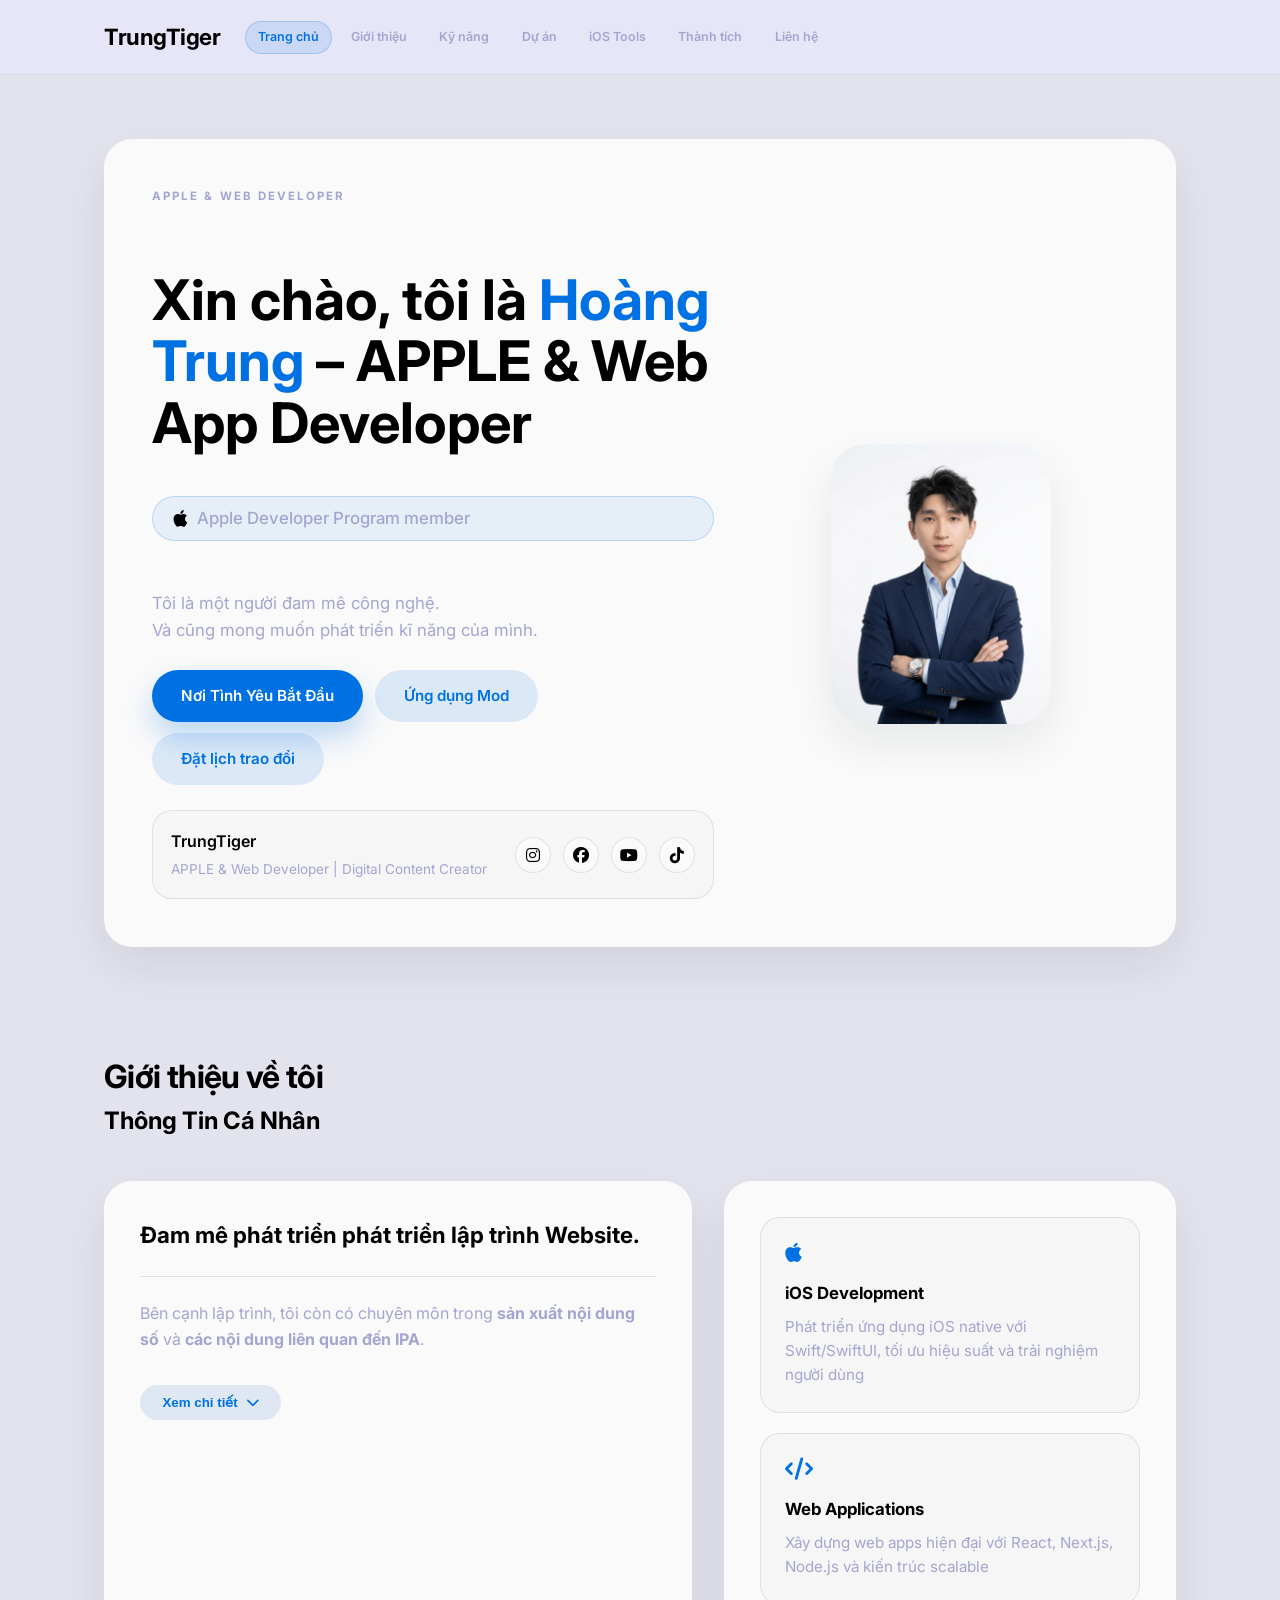
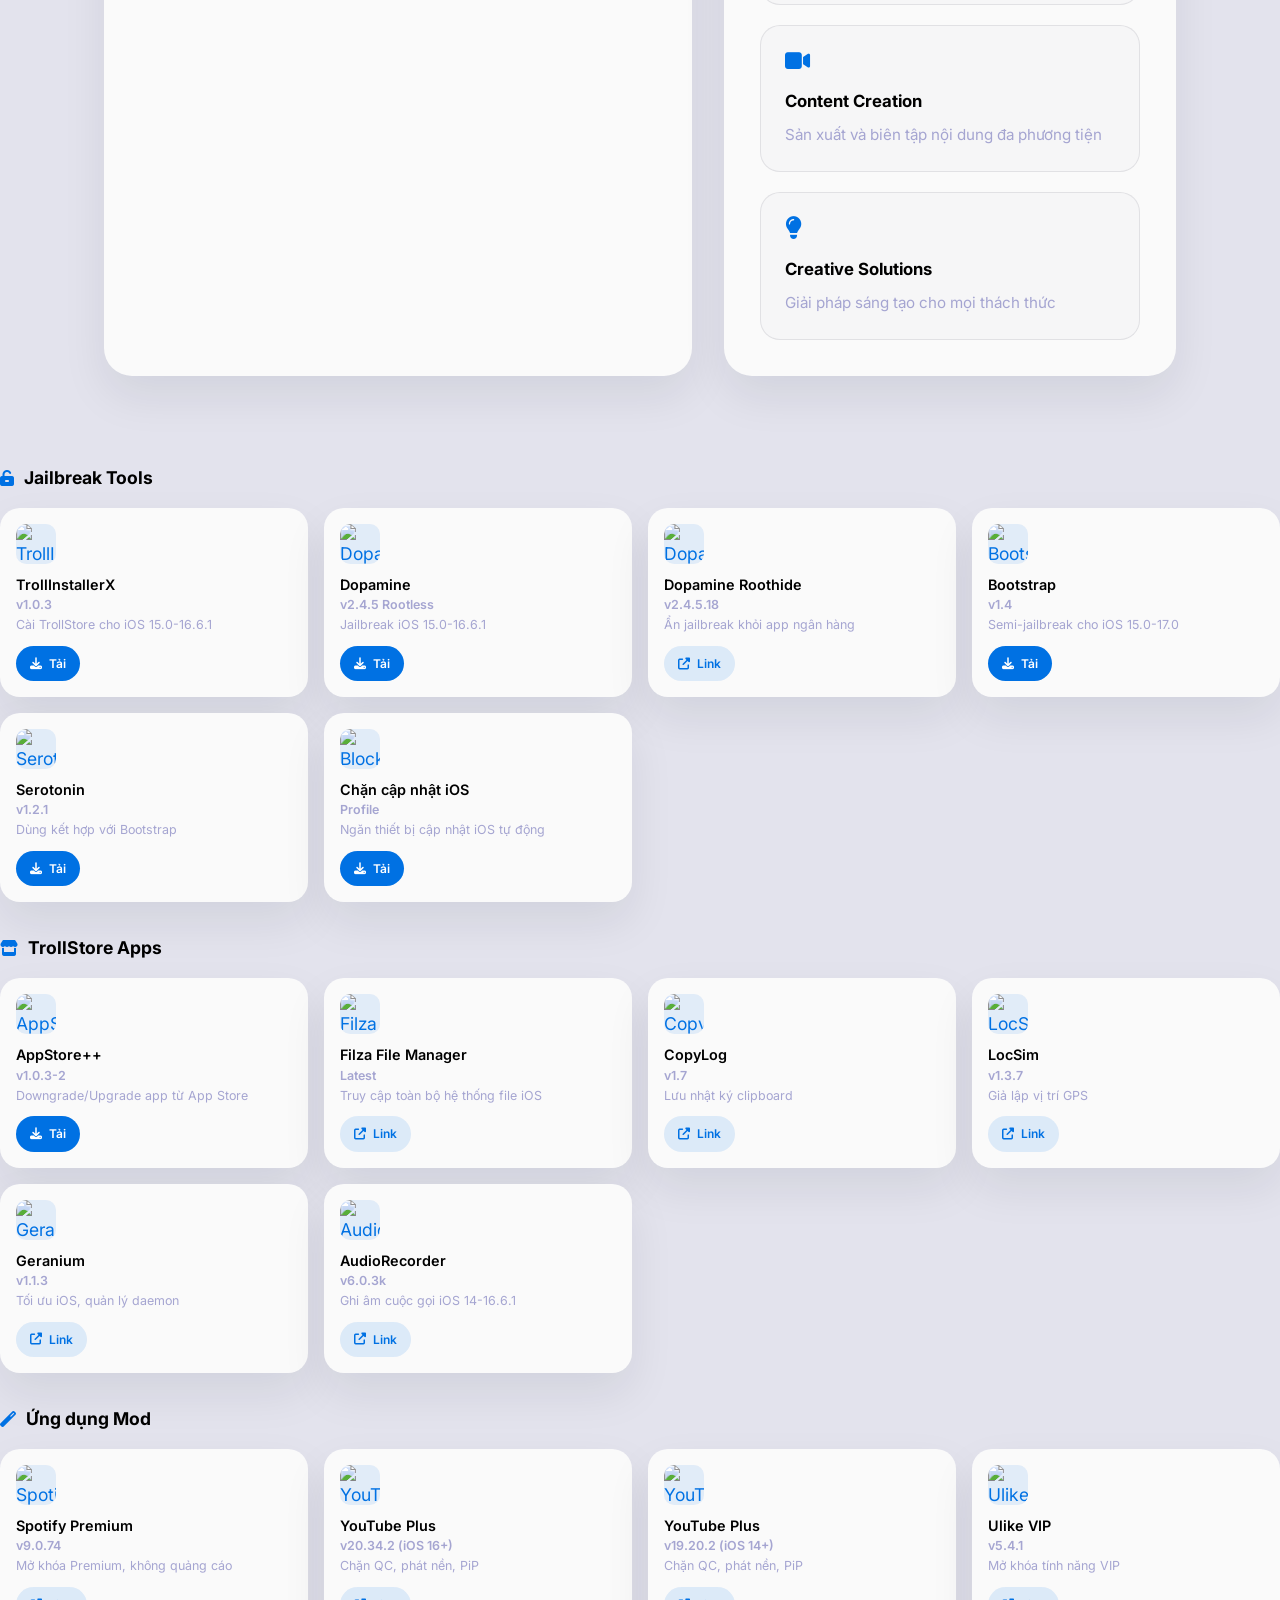
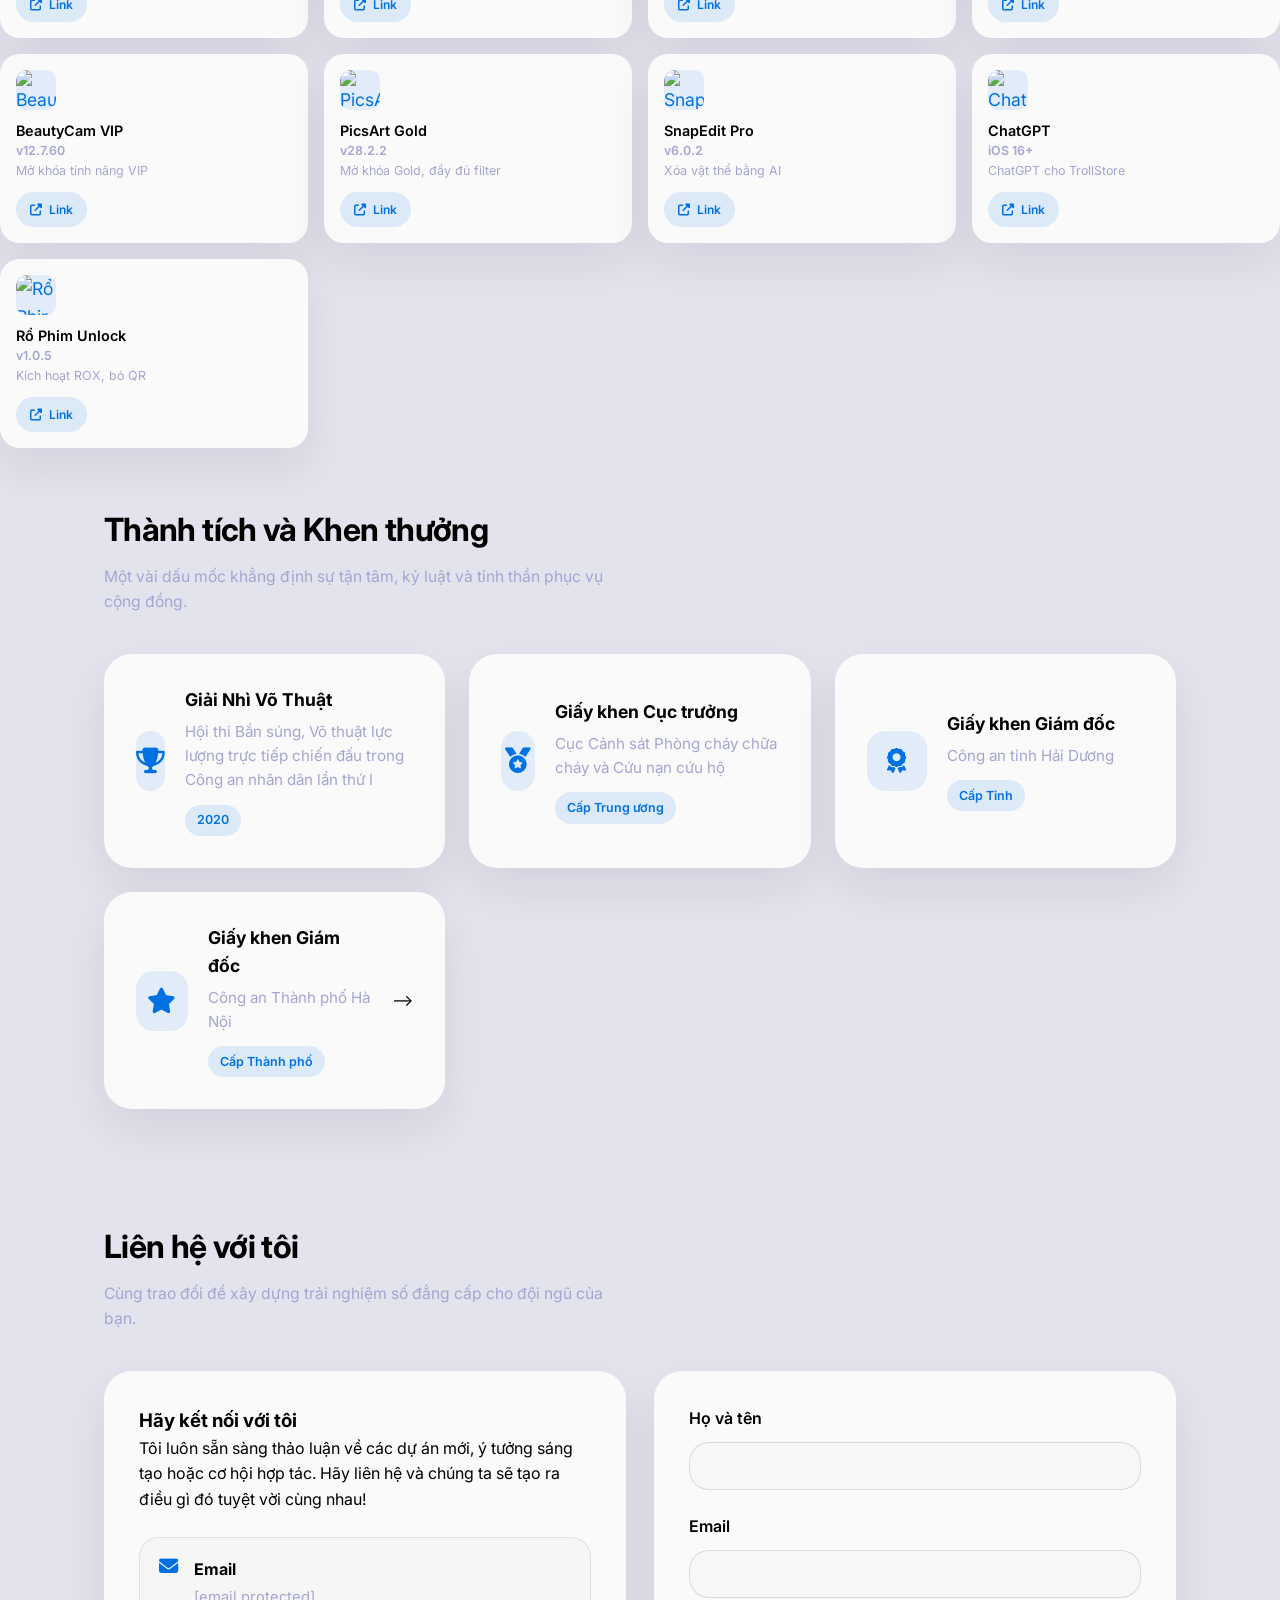
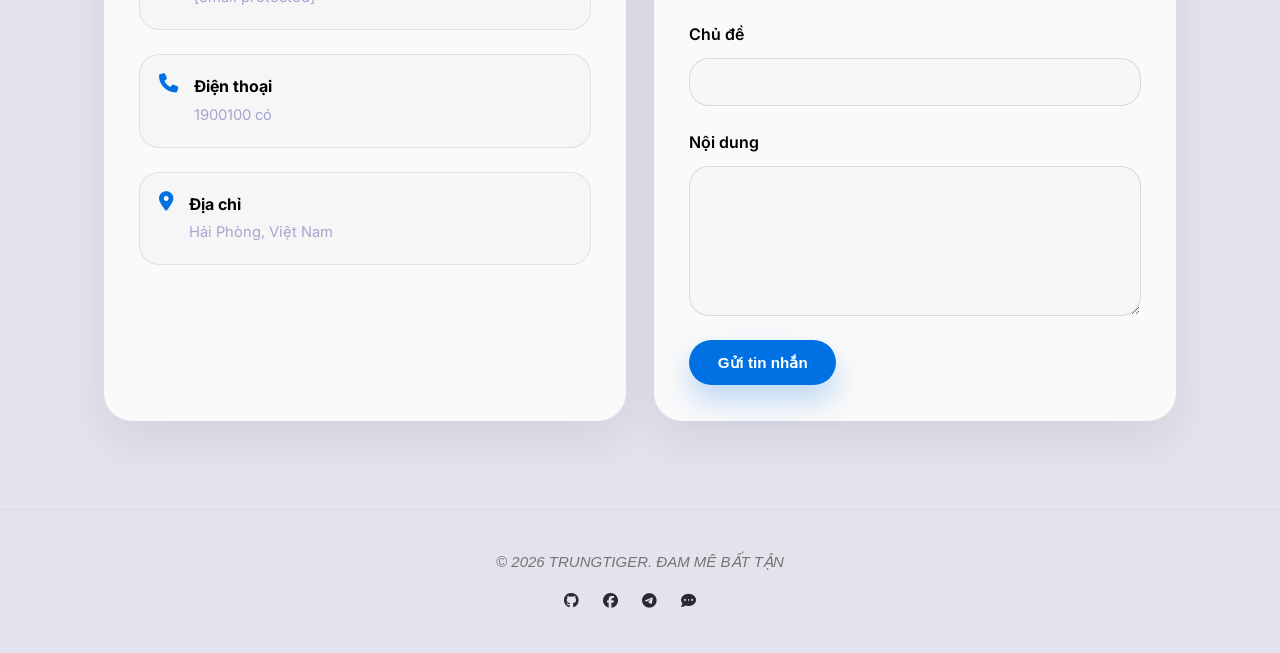
==== index.html @ 86324c3f "Add files via upload" ====
<!doctype html>
<html lang="vi">
  <head>
    <meta charset="UTF-8" />
    <meta
      name="viewport"
      content="width=device-width, initial-scale=1.0, maximum-scale=5.0, user-scalable=yes"
    />
    <meta name="theme-color" content="#6366f1" />
    <meta name="apple-mobile-web-app-capable" content="yes" />
    <meta
      name="apple-mobile-web-app-status-bar-style"
      content="black-translucent"/>

    <!-- SEO Meta Tags -->
    <title>Hoàng Trung</title>
    <meta
      name="description"
      content="iOS & Web App Developer, Apple Developer Program member. Chuyên phát triển ứng dụng iOS native (Swift/SwiftUI) và web applications hiện đại."
    />
    <meta
      name="keywords"
      content="iOS Developer, Web Developer, Swift, SwiftUI, React, Node.js, Apple Developer, HaiNinh, NihDev0"
    />
    <meta name="author" content="Nguyen Hai Ninh" />

    <!-- Open Graph / Facebook -->
    <meta property="og:type" content="website" />
    <meta property="og:url" content="https://haininh.dev/" />
    <meta property="og:title" content="Trung- iOS & Web Developer" />
    <meta
      property="og:description"
      content="iOS & Web App Developer, Apple Developer Program member. Chuyên phát triển ứng dụng iOS native (Swift/SwiftUI) và web applications hiện đại."
    />
    <meta property="og:image" content="https://haininh.dev/anh.jpg" />

    <!-- Twitter -->
    <meta property="twitter:card" content="summary_large_image" />
    <meta property="twitter:url" content="https://haininh.dev/" />
    <meta property="twitter:title" content="HaiNinh - iOS & Web Developer" />
    <meta
      property="twitter:description"
      content="iOS & Web App Developer, Apple Developer Program member. Chuyên phát triển ứng dụng iOS native (Swift/SwiftUI) và web applications hiện đại."
    />
    <meta property="twitter:image" content="https://haininh.dev/anh.jpg" />
    <link
      href="https://fonts.googleapis.com/css2?family=Inter:wght@300;400;500;600;700;800&display=swap"
      rel="stylesheet"
    />
    <link
      rel="stylesheet"
      href="https://cdnjs.cloudflare.com/ajax/libs/font-awesome/6.4.0/css/all.min.css"
    />
    <link rel="stylesheet" href="./style.css" />
    <link rel="icon" type="image/x-icon" href="https://cdn-icons-png.flaticon.com/128/8089/8089999.png">
  </head>
  <body>
   
<!-- Navigation -->
<nav id="navbar" class="app-header">
    <div class="nav-container scroll-reveal">
        <div class="nav-top">
            <div class="logo">TrungTiger</div>
            <ul class="platform-tabs">
                <li><a href="#home" class="active">Trang chủ</a></li>
                <li><a href="#about">Giới thiệu</a></li>
                <li><a href="#skills">Kỹ năng</a></li>
                <li><a href="#projects">Dự án</a></li>
                <li><a href="#ios-tools">iOS Tools</a></li>
                <li><a href="#achievements">Thành tích</a></li>
                <li><a href="#contact">Liên hệ</a></li>
            </ul>
            
           <div class="mobile-menu" id="mobile-menu">
                <span></span>
                <span></span>
                <span></span>
            </div>
        </div>
    </div>
</nav>

<!-- Mobile Menu Modal (Outside navbar for proper z-index stacking) -->
<div class="nav-bottom" id="navMenu">
    <ul class="nav-links scroll-reveal">
        <li><a href="#home" class="active">Trang chủ</a></li>
        <li><a href="#about">Giới thiệu</a></li>
        <li><a href="#skills">Kỹ năng</a></li>
        <li><a href="#projects">Dự án</a></li>
        <li><a href="#ios-tools">iOS Tools</a></li>
        <li><a href="#achievements">Thành tích</a></li>
        <li><a href="#contact">Liên hệ</a></li>
    </ul>
</div>

    <!-- Hero Section -->
    <section id="home" class="hero scroll-reveal" >
      <div class="container">
        <div class="hero-card">
          <!-- Label moved outside for better mobile layout control -->
          <span class="hero-label">APPLE & WEB DEVELOPER</span>

          <div class="hero-content">
            <h1>
              Xin chào, tôi là <span class="highlight">Hoàng Trung</span> –
              APPLE & Web App Developer
            </h1>
            <p class="hero-subtitle">
              <svg
                class="apple-icon"
                xmlns="http://www.w3.org/2000/svg"
                viewBox="0 0 814 1000"
                fill="currentColor"
              >
                <path
                  d="M788.1 340.9c-5.8 4.5-108.2 62.2-108.2 190.5 0 148.4 130.3 200.9 134.2 202.2-.6 3.2-20.7 71.9-68.7 141.9-42.8 61.6-87.5 123.1-155.5 123.1s-85.5-39.5-164-39.5c-76.5 0-103.7 40.8-165.9 40.8s-105.6-57-155.5-127C46.7 790.7 0 663 0 541.8c0-194.4 126.4-297.5 250.8-297.5 66.1 0 121.2 43.4 162.7 43.4 39.5 0 101.1-46 176.3-46 28.5 0 130.9 2.6 198.3 99.2zm-234-181.5c31.1-36.9 53.1-88.1 53.1-139.3 0-7.1-.6-14.3-1.9-20.1-50.6 1.9-110.8 33.7-147.1 75.8-28.5 32.4-55.1 83.6-55.1 135.5 0 7.8 1.3 15.6 1.9 18.1 3.2.6 8.4 1.3 13.6 1.3 45.4 0 102.5-30.4 135.5-71.3z"
                />
              </svg>
              Apple Developer Program member
            </p>
            <p>
              Tôi là một người đam mê công nghệ.<br />Và cũng mong muốn phát
              triển kĩ năng của mình.
            </p>
            <div class="hero-buttons">
              <a href="/TrinhlamOanh.html" class="btn btn-primary">Nơi Tình Yêu Bắt Đầu</a>
              <a href="/ipa.html" class="btn btn-secondary">Ứng dụng Mod</a>
              <a href="#contact" class="btn btn-secondary">Đặt lịch trao đổi</a>
            </div>
            <div class="hero-meta">
              <div class="hero-meta-info">
                <div class="meta-title">TrungTiger</div>
                <div class="meta-subtitle">
                  APPLE & Web Developer | Digital Content Creator
                </div>
              </div>
              <div class="social-links">
                <a
                  href="https://www.instagram.com/hoangtrung3574"
                  target="_blank"
                  aria-label="instagram"
                  ><i class="fab fa-instagram"></i
                ></a>
                <a
                  href="https://www.facebook.com/conixx1.Trung/"
                  target="_blank"
                  aria-label="Facebook"
                  ><i class="fab fa-facebook"></i
                ></a>
                <a
                  href="https://www.youtube.com/@Lienquanmobile736"
                  target="_blank"
                  aria-label="Telegram"
                  ><i class="fab fa-youtube"></i
                ></a>
                <a
                  href="https://www.tiktok.com/@trungguitarist"
                  target="_blank"
                  aria-label="tiktok"
                  ><i class="fab fa-tiktok"></i
                ></a>
              </div>
            </div>
          </div>
          <div class="hero-image">
            <div class="hero-avatar">
              <img src="img/a6.PNG" alt="Hoàng Đăng Trung" width="220" />
            </div>
          </div>
        </div>
      </div>
    </section>

    <!-- About Section -->
    <section id="about" class="about scroll-reveal">
      <div class="container">
        <h2 class="section-title fade-in visible">Giới thiệu về tôi</h2>
        <div class="profile-info-container">
          <h2 style="color: #000000" class="profile-title">
            Thông Tin Cá Nhân
          </h2>

          <!-- <div class="info-item">
            <span style="color: #796a6a" class="info-label"> Họ tên:</span>
            <span class="info-value">Nguyễn Văn A</span>
          </div>

          <div class="info-item">
            <span style="color: #766a6a" class="info-label"> Quê Quán:</span>
            <span class="info-value">Hải Phòng, Việt Nam</span>
          </div>

          <div class="info-item">
            <span style="color: #7d7070" class="info-label"> Sinh Ngày:</span>
            <span class="info-value">01/01/00</span>
          </div>

          <div class="info-item">
            <span style="color: #796f6f" class="info-label"> Sở Thích:</span>
            <span class="info-value"> Tìm Phú Bà</span>
          </div>
        </div> -->

        <!-- <p class="section-subtitle fade-in">
          iOS & Web App Developer kết hợp tư duy thiết kế sản phẩm với kinh
          nghiệm phát triển ứng dụng đa nền tảng và sáng tạo nội dung số.
        </p> -->
        <div class="about-content">
          <div class="about-text fade-in visible">
            <h3>Đam mê phát triển phát triển lập trình Website.</h3>
            <!-- <p>
              Tôi là iOS & Web App Developer với hơn 3 năm kinh nghiệm, là thành
              viên của Apple Developer Program. Tôi chuyên phát triển ứng dụng
              iOS native (Swift/SwiftUI) và web applications hiện đại với React,
              Node.js và các công nghệ tiên tiến.
            </p>
            <p>
              Tôi luôn tìm cách học hỏi những công nghệ mới và áp dụng chúng vào
              các dự án thực tế để mang lại giá trị tốt nhất cho người dùng và
              doanh nghiệp.
            </p> -->

            <div class="expertise-summary">
              <p>
                Bên cạnh lập trình, tôi còn có chuyên môn trong
                <strong>sản xuất nội dung số</strong> và
                <strong>các nội dung liên quan đến IPA</strong>.
              </p>
             <!-- Thêm id="btnExpand" vào nút bấm -->
<button class="btn-expand expand" id="btnExpand">
  <span>Xem chi tiết</span>
  <i class="fas fa-chevron-down" id="iconExpand"></i>
</button>
    
            </div>

            <div class="expertise-details" id="expertiseDetails">
              <div class="expertise-item"></di>

              
                <h4><i class="fas fa-video"></i> Content Creator & Editor</h4>
                <p>
                  Có kinh nghiệm chuyên môn trong lĩnh vực sản xuất và biên tập
                  nội dung số. Thành thạo kỹ năng nhiếp ảnh, quay phim, dựng
                  phim và hậu kỳ video. Có khả năng xử lý và chỉnh sửa hình ảnh
                  chuyên nghiệp, đảm bảo chất lượng và tính thẩm mỹ cao cho các
                  sản phẩm truyền thông đa phương tiện. Đặc biệt, sở trường
                  trong việc sáng tạo và xây dựng nội dung giải trí, phù hợp với
                  đa dạng nền tảng xã hội, đáp ứng nhu cầu thị hiếu của người
                  xem.
                </p>
              </div>

              <div class="expertise-item">
                <h4>
                  <i class="fas fa-shield-alt"></i> Kỹ năng Nghiệp vụ An ninh và
                  Cứu hộ
                </h4>
                <p>
                  <!-- Được đào tạo chuyên sâu và chính quy trong lực lượng Công an
                  Nhân dân về nghiệp vụ điều lệnh, quân sự, võ thuật, bắn súng,
                  và tác phong chấp hành nghiêm chỉnh. Có kinh nghiệm làm việc
                  trong lĩnh vực Phòng cháy chữa cháy và Cứu nạn cứu hộ, có khả
                  năng sơ cứu ban đầu vận hành phương tiện chuyên dụng. -->
                </p>
              </div>
            </div>
          </div>
          <div class="about-features fade-in visible">
            <div class="feature-item">
              <i class="fab fa-apple"></i>
              <h4>iOS Development</h4>
              <p>
                Phát triển ứng dụng iOS native với Swift/SwiftUI, tối ưu hiệu
                suất và trải nghiệm người dùng
              </p>
            </div>
            <div class="feature-item">
              <i class="fas fa-code"></i>
              <h4>Web Applications</h4>
              <p>
                Xây dựng web apps hiện đại với React, Next.js, Node.js và kiến
                trúc scalable
              </p>
            </div>
            <div class="feature-item">
              <i class="fas fa-video"></i>
              <h4>Content Creation</h4>
              <p>Sản xuất và biên tập nội dung đa phương tiện</p>
            </div>
            <div class="feature-item">
              <i class="fas fa-lightbulb"></i>
              <h4>Creative Solutions</h4>
              <p>Giải pháp sáng tạo cho mọi thách thức</p>
            </div>
          </div>
        </div>
      </div>
    </section>

    <!-- Skills Section -->
    <!-- <section id="skills" class="skills scroll-reveal visible">
      <div class="container visible">
        <h2 class="section-title fade-in visible">Kỹ năng chuyên môn</h2>
        <p class="section-subtitle fade-in visible">
          Bộ kỹ năng đa dạng giúp tôi xây dựng sản phẩm số trọn vẹn từ ý tưởng
          đến vận hành.
        </p>
        <div class="skills-grid">
          <div class="skill-category fade-in visible">
            <h3>iOS Development</h3>
            <div class="skill-list">
              <span class="skill-tag">Swift</span>
              <span class="skill-tag">SwiftUI</span>
              <span class="skill-tag">UIKit</span>
              <span class="skill-tag">Xcode</span>
              <span class="skill-tag">Core Data</span>
              <span class="skill-tag">Combine</span>
              <span class="skill-tag">MVVM</span>
              <span class="skill-tag">iOS SDK</span>
            </div>
          </div>
          <div class="skill-category fade-in visible">
            <h3>Web Frontend</h3>
            <div class="skill-list">
              <span class="skill-tag">React</span>
              <span class="skill-tag">Next.js</span>
              <span class="skill-tag">TypeScript</span>
              <span class="skill-tag">JavaScript</span>
              <span class="skill-tag">Vue.js</span>
              <span class="skill-tag">HTML5</span>
              <span class="skill-tag">CSS3</span>
              <span class="skill-tag">Tailwind CSS</span>
              <span class="skill-tag">SASS</span>
            </div>
          </div>
          <div class="skill-category fade-in visible">
            <h3>Backend & API</h3>
            <div class="skill-list">
              <span class="skill-tag">Node.js</span>
              <span class="skill-tag">Express.js</span>
              <span class="skill-tag">REST API</span>
              <span class="skill-tag">GraphQL</span>
              <span class="skill-tag">PHP</span>
              <span class="skill-tag">Python</span>
              <span class="skill-tag">Laravel</span>
              <span class="skill-tag">Socket.io</span>
            </div>
          </div>
          <div class="skill-category fade-in visible">
            <h3>Database & Tools</h3>
            <div class="skill-list">
              <span class="skill-tag">MySQL</span>
              <span class="skill-tag">MongoDB</span>
              <span class="skill-tag">PostgreSQL</span>
              <span class="skill-tag">Git</span>
              <span class="skill-tag">Docker</span>
              <span class="skill-tag">AWS</span>
              <span class="skill-tag">Figma</span>
              <span class="skill-tag">Webpack</span>
            </div>
          </div>
          <div class="skill-category fade-in visible">
            <h3>Content Creation & Media</h3>
            <div class="skill-list">
              <span class="skill-tag">Nhiếp ảnh</span>
              <span class="skill-tag">Quay phim</span>
              <span class="skill-tag">Dựng phim</span>
              <span class="skill-tag">Hậu kỳ video</span>
              <span class="skill-tag">Chỉnh sửa ảnh</span>
              <span class="skill-tag">Adobe Premiere</span>
              <span class="skill-tag">Adobe Photoshop</span>
              <span class="skill-tag">Content Strategy</span>
              <span class="skill-tag">Social Media</span>
            </div>
          </div>
          <div class="skill-category fade-in visible">
            <h3>Professional Skills</h3>
            <div class="skill-list">
              <span class="skill-tag">Nghiệp vụ An ninh</span>
              <span class="skill-tag">Điều lệnh</span>
              <span class="skill-tag">Võ thuật</span>
              <span class="skill-tag">Bắn súng</span>
              <span class="skill-tag">PCCC</span>
              <span class="skill-tag">Cứu nạn cứu hộ</span>
              <span class="skill-tag">Sơ cứu</span>
              <span class="skill-tag">Vận hành thiết bị</span>
            </div>
          </div>
        </div>
      </div>
    </section>

    <!-- Projects Section 
    <section id="projects" class="projects scroll-reveal visible">
      <div class="container">
        <h2 class="section-title fade-in visible">Dự án nổi bật</h2>
        <p class="section-subtitle fade-in visible">
          Những sản phẩm tiêu biểu được tinh chỉnh với trải nghiệm người dùng
          cao cấp và hiệu suất tối ưu.
        </p>
        <div class="projects-grid">
          <div class="project-card fade-in visible">
            <div class="project-image">
              <i class="fas fa-shopping-cart"></i>
            </div>
            <div class="project-content">
              <h3>E-commerce Website</h3>
              <p>
                Platform thương mại điện tử hoàn chỉnh với tính năng thanh toán
                online, quản lý inventory và dashboard admin.
              </p>
              <div class="project-tech">
                <span class="tech-tag">React</span>
                <span class="tech-tag">Node.js</span>
                <span class="tech-tag">MongoDB</span>
                <span class="tech-tag">Stripe</span>
              </div>
              <div class="project-links">
                <a href="#" class="project-link">
                  <i class="fas fa-external-link-alt"></i>
                  Live Demo
                </a>
                <a href="#" class="project-link">
                  <i class="fab fa-github"></i>
                  GitHub
                </a>
              </div>
            </div>
          </div>

          <div class="project-card fade-in visible">
            <div class="project-image">
              <i class="fas fa-chart-line"></i>
            </div>
            <div class="project-content">
              <h3>Analytics Dashboard</h3>
              <p>
                Dashboard phân tích dữ liệu với biểu đồ interactive, real-time
                updates và export functionality.
              </p>
              <div class="project-tech">
                <span class="tech-tag">React</span>
                <span class="tech-tag">D3.js</span>
                <span class="tech-tag">Python</span>
                <span class="tech-tag">Flask</span>
              </div>
              <div class="project-links">
                <a href="#" class="project-link">
                  <i class="fas fa-external-link-alt"></i>
                  Live Demo
                </a>
                <a href="#" class="project-link">
                  <i class="fab fa-github"></i>
                  GitHub
                </a>
              </div>
            </div>
          </div>

          <div class="project-card fade-in visible">
            <div class="project-image">
              <i class="fas fa-tasks"></i>
            </div>
            <div class="project-content">
              <h3>Task Management App - Cá Nhân</h3>
              <p>
                Ứng dụng quản lý công việc cá nhân với tính năng to-do list,
                reminder, priority levels, và progress tracking. Giao diện đơn
                giản, dễ sử dụng cho người dùng cá nhân.
              </p>
              <div class="project-tech">
                <span class="tech-tag">React</span>
                <span class="tech-tag">TypeScript</span>
                <span class="tech-tag">Firebase</span>
                <span class="tech-tag">Tailwind CSS</span>
              </div>
              <div class="project-links">
                <a href="#" class="project-link">
                  <i class="fas fa-external-link-alt"></i>
                  Live Demo
                </a>
                <a href="#" class="project-link">
                  <i class="fab fa-github"></i>
                  GitHub
                </a>
              </div>
            </div>
          </div>

          <div class="project-card fade-in visible">
            <div class="project-image">
              <i class="fas fa-users-cog"></i>
            </div>
            <div class="project-content">
              <h3>Task Management App - Phòng Ban</h3>
              <p>
                Hệ thống quản lý công việc cho team với tính năng assign tasks,
                collaboration, real-time updates, và team dashboard. Hỗ trợ quản
                lý nhiều dự án và thành viên.
              </p>
              <div class="project-tech">
                <span class="tech-tag">React</span>
                <span class="tech-tag">Node.js</span>
                <span class="tech-tag">PostgreSQL</span>
                <span class="tech-tag">Socket.io</span>
              </div>
              <div class="project-links">
                <a href="#" class="project-link">
                  <i class="fas fa-external-link-alt"></i>
                  Live Demo
                </a>
                <a href="#" class="project-link">
                  <i class="fab fa-github"></i>
                  GitHub
                </a>
              </div>
            </div>
          </div>

          <div class="project-card fade-in visible">
            <div class="project-image">
              <i class="fas fa-images"></i>
            </div>
            <div class="project-content">
              <h3>Thư Viện Ảnh Công Ty</h3>
              <p>
                Hệ thống quản lý và lưu trữ ảnh cho doanh nghiệp với tính năng
                upload, categorize, search, và share. Hỗ trợ nhiều định dạng ảnh
                và quản lý quyền truy cập.
              </p>
              <div class="project-tech">
                <span class="tech-tag">Next.js</span>
                <span class="tech-tag">AWS S3</span>
                <span class="tech-tag">PostgreSQL</span>
                <span class="tech-tag">Sharp</span>
              </div>
              <div class="project-links">
                <a href="#" class="project-link">
                  <i class="fas fa-external-link-alt"></i>
                  Live Demo
                </a>
                <a href="#" class="project-link">
                  <i class="fab fa-github"></i>
                  GitHub
                </a>
              </div>
            </div>
          </div>

          <div class="project-card fade-in visible">
            <div class="project-image">
              <i class="fas fa-wallet"></i>
            </div>
            <div class="project-content">
              <h3>Quản Lý Chi Tiêu Cá Nhân</h3>
              <p>
                Ứng dụng theo dõi thu chi cá nhân với tính năng budget planning,
                expense tracking, financial reports, và data visualization. Giúp
                người dùng quản lý tài chính hiệu quả.
              </p>
              <div class="project-tech">
                <span class="tech-tag">React</span>
                <span class="tech-tag">Chart.js</span>
                <span class="tech-tag">Firebase</span>
                <span class="tech-tag">Material-UI</span>
              </div>
              <div class="project-links">
                <a href="#" class="project-link">
                  <i class="fas fa-external-link-alt"></i>
                  Live Demo
                </a>
                <a href="#" class="project-link">
                  <i class="fab fa-github"></i>
                  GitHub -->
                </a>
              </div>
            </div>
          </div>
        </div>
      </div>
    </section>

    <!-- iOS Tools Section -->
    <!-- iOS Tools Section -->
    <!-- <section id="ios-tools" class="ios-tools scroll-reveal">
      <div class="container">
        <h2 class="section-title fade-in ">iOS Tools & Apps</h2>
        <p class="section-subtitle fade-in visible">
          Bộ sưu tập công cụ và ứng dụng iOS hữu ích cho TrollStore và
          Jailbreak.
        </p>

        <!-- Jailbreak Tools -->
        <h3 class="ipa-category-title fade-in visible">
          <i class="fas fa-unlock-alt"></i> Jailbreak Tools
        </h3>
        <div class="ipa-grid">
          <div class="ipa-card fade-in visible visible">
            <div class="ipa-icon">
              <img src="ipa/icons/trollinstallerx.png" alt="TrollInstallerX" />
            </div>
            <div class="ipa-info">
              <h4>TrollInstallerX</h4>
              <p class="ipa-version">v1.0.3</p>
              <p>Cài TrollStore cho iOS 15.0-16.6.1</p>
            </div>
            <a href="ipa/TrollInstallerX.ipa" class="ipa-btn"
              ><i class="fas fa-download"></i> Tải</a
            >
          </div>

          <div class="ipa-card fade-in visible">
            <div class="ipa-icon">
              <img src="ipa/icons/dopamine.png" alt="Dopamine" />
            </div>
            <div class="ipa-info">
              <h4>Dopamine</h4>
              <p class="ipa-version">v2.4.5 Rootless</p>
              <p>Jailbreak iOS 15.0-16.6.1</p>
            </div>
            <a href="ipa/Dopamine.ipa" class="ipa-btn"
              ><i class="fas fa-download"></i> Tải</a
            >
          </div>

          <div class="ipa-card fade-in visible">
            <div class="ipa-icon">
              <img src="ipa/icons/dopamine-rh.png" alt="Dopamine Roothide" />
            </div>
            <div class="ipa-info visible">
              <h4>Dopamine Roothide</h4>
              <p class="ipa-version">v2.4.5.18</p>
              <p>Ẩn jailbreak khỏi app ngân hàng</p>
            </div>
            <a
              href="https://www.mediafire.com/file/c5vca2870rx23sn/roothide-Dopamine-mount-2.4.5.18.12052025.tipa/file"
              target="_blank"
              class="ipa-btn ipa-btn-external"
              ><i class="fas fa-external-link-alt"></i> Link</a
            >
          </div>

          <div class="ipa-card fade-in visible">
            <div class="ipa-icon">
              <img src="ipa/icons/bootstrap.png" alt="Bootstrap" />
            </div>
            <div class="ipa-info">
              <h4>Bootstrap</h4>
              <p class="ipa-version">v1.4</p>
              <p>Semi-jailbreak cho iOS 15.0-17.0</p>
            </div>
            <a href="ipa/Bootstrap.tipa" class="ipa-btn"
              ><i class="fas fa-download"></i> Tải</a
            >
          </div>

          <div class="ipa-card fade-in visible">
            <div class="ipa-icon">
              <img src="ipa/icons/serotonin.png" alt="Serotonin" />
            </div>
            <div class="ipa-info visible">
              <h4>Serotonin</h4>
              <p class="ipa-version">v1.2.1</p>
              <p>Dùng kết hợp với Bootstrap</p>
            </div>
            <a href="ipa/Serotonin.tipa" class="ipa-btn"
              ><i class="fas fa-download"></i> Tải</a
            >
          </div>

          <div class="ipa-card fade-in visible">
            <div class="ipa-icon">
              <img src="ipa/icons/block-update.png" alt="Block Update" />
            </div>
            <div class="ipa-info">
              <h4>Chặn cập nhật iOS</h4>
              <p class="ipa-version">Profile</p>
              <p>Ngăn thiết bị cập nhật iOS tự động</p>
            </div>
            <a href="ipa/block-update.mobileconfig" class="ipa-btn"
              ><i class="fas fa-download"></i> Tải</a
            >
          </div>
        </div>

        <!-- TrollStore Apps -->
        <h3 class="ipa-category-title fade-in visible">
          <i class="fas fa-store"></i> TrollStore Apps
        </h3>
        <div class="ipa-grid">
          <div class="ipa-card fade-in visible">
            <div class="ipa-icon">
              <img src="ipa/icons/appstoreplus.png" alt="AppStore++" />
            </div>
            <div class="ipa-info visible">
              <h4>AppStore++</h4>
              <p class="ipa-version">v1.0.3-2</p>
              <p>Downgrade/Upgrade app từ App Store</p>
            </div>
            <a href="ipa/AppStorePlus.ipa" class="ipa-btn"
              ><i class="fas fa-download"></i> Tải</a
            >
          </div>

          <div class="ipa-card fade-in visible">
            <div class="ipa-icon">
              <img src="ipa/icons/filza.png" alt="Filza" />
            </div>
            <div class="ipa-info">
              <h4>Filza File Manager</h4>
              <p class="ipa-version">Latest</p>
              <p>Truy cập toàn bộ hệ thống file iOS</p>
            </div>
            <a
              href="https://www.mediafire.com/file/ao47qdt86gmirdc/ChatGPT-1.0.ipa/file"
              target="_blank"
              class="ipa-btn ipa-btn-external"
              ><i class="fas fa-external-link-alt"></i> Link</a
            >
          </div>

          <div class="ipa-card fade-in visible">
            <div class="ipa-icon">
              <img src="ipa/icons/copylog.png" alt="CopyLog" />
            </div>
            <div class="ipa-info visible">
              <h4>CopyLog</h4>
              <p class="ipa-version">v1.7</p>
              <p>Lưu nhật ký clipboard</p>
            </div>
            <a
              href="https://www.mediafire.com/file/nwumxmujgxdw65p/Copylog.ipa/file"
              target="_blank"
              class="ipa-btn ipa-btn-external"
              ><i class="fas fa-external-link-alt"></i> Link</a
            >
          </div>

          <div class="ipa-card fade-in visible">
            <div class="ipa-icon">
              <img src="ipa/icons/locsim.png" alt="LocSim" />
            </div>
            <div class="ipa-info">
              <h4>LocSim</h4>
              <p class="ipa-version">v1.3.7</p>
              <p>Giả lập vị trí GPS</p>
            </div>
            <a
              href="https://www.mediafire.com/file/h9mogis6wc1bmp8/LocSim-1.3.7.ipa/file"
              target="_blank"
              class="ipa-btn ipa-btn-external"
              ><i class="fas fa-external-link-alt"></i> Link</a
            >
          </div>

          <div class="ipa-card fade-in visible">
            <div class="ipa-icon">
              <img src="ipa/icons/geranium.png" alt="Geranium" />
            </div>
            <div class="ipa-info">
              <h4>Geranium</h4>
              <p class="ipa-version">v1.1.3</p>
              <p>Tối ưu iOS, quản lý daemon</p>
            </div>
            <a
              href="https://www.mediafire.com/file/qdtuto9l9ubk930/Geranium.tipa/file"
              target="_blank"
              class="ipa-btn ipa-btn-external"
              ><i class="fas fa-external-link-alt"></i> Link</a
            >
          </div>

          <div class="ipa-card fade-in visible">
            <div class="ipa-icon">
              <img src="ipa/icons/audiorecorder.png" alt="AudioRecorder" />
            </div>
            <div class="ipa-info">
              <h4>AudioRecorder</h4>
              <p class="ipa-version">v6.0.3k</p>
              <p>Ghi âm cuộc gọi iOS 14-16.6.1</p>
            </div>
            <a
              href="https://www.mediafire.com/file/ao47qdt86gmirdc/ChatGPT-1.0.ipa/file"
              target="_blank"
              class="ipa-btn ipa-btn-external"
              ><i class="fas fa-external-link-alt"></i> Link</a
            >
          </div>
        </div>

        <!-- Ứng dụng Mod -->
        <h3 id="apps-mod" class="ipa-category-title fade-in visible">
          <i class="fas fa-magic"></i> Ứng dụng Mod
        </h3>
        <div class="ipa-grid">
          <div class="ipa-card fade-in visible">
            <div class="ipa-icon">
              <img src="ipa/icons/spotify.png" alt="Spotify" />
            </div>
            <div class="ipa-info">
              <h4>Spotify Premium</h4>
              <p class="ipa-version">v9.0.74</p>
              <p>Mở khóa Premium, không quảng cáo</p>
            </div>
            <a
              href="https://www.mediafire.com/file/ei8xl285mz0wldh/Spotify-Pro_9.0.74.ipa/file"
              target="_blank"
              class="ipa-btn ipa-btn-external visible"
              ><i class="fas fa-external-link-alt"></i> Link</a
            >
          </div>

          <div class="ipa-card fade-in visible">
            <div class="ipa-icon">
              <img src="ipa/icons/youtube.png" alt="YouTube" />
            </div>
            <div class="ipa-info visible">
              <h4>YouTube Plus</h4>
              <p class="ipa-version">v20.34.2 (iOS 16+)</p>
              <p>Chặn QC, phát nền, PiP</p>
            </div>
            <a
              href="https://www.mediafire.com/file/05cz73ae5ikhx7n/YouTube_20.34.2_Plus.ipa/file"
              target="_blank"
              class="ipa-btn ipa-btn-external"
              ><i class="fas fa-external-link-alt"></i> Link</a
            >
          </div>

          <div class="ipa-card fade-in visible">
            <div class="ipa-icon">
              <img src="ipa/icons/youtube.png" alt="YouTube" />
            </div>
            <div class="ipa-info">
              <h4>YouTube Plus</h4>
              <p class="ipa-version">v19.20.2 (iOS 14+)</p>
              <p>Chặn QC, phát nền, PiP</p>
            </div>
            <a
              href="https://www.mediafire.com/file/byuadrmula5oa67/%255BiOS14%255DYTPlus_v5.1_%252819.20.2%2529.ipa/file"
              target="_blank"
              class="ipa-btn ipa-btn-external"
              ><i class="fas fa-external-link-alt"></i> Link</a
            >
          </div>

          <div class="ipa-card fade-in visible">
            <div class="ipa-icon">
              <img src="ipa/icons/ulike.png" alt="Ulike" />
            </div>
            <div class="ipa-info">
              <h4>Ulike VIP</h4>
              <p class="ipa-version">v5.4.1</p>
              <p>Mở khóa tính năng VIP</p>
            </div>
            <a
              href="https://www.mediafire.com/file/3drxq1ut1gbybpm/Ulike_5.4.1_1755688515.ipa/file"
              target="_blank"
              class="ipa-btn ipa-btn-external"
              ><i class="fas fa-external-link-alt"></i> Link</a
            >
          </div>

          <div class="ipa-card fade-in visible">
            <div class="ipa-icon">
              <img src="ipa/icons/beautycam.png" alt="BeautyCam" />
            </div>
            <div class="ipa-info">
              <h4>BeautyCam VIP</h4>
              <p class="ipa-version">v12.7.60</p>
              <p>Mở khóa tính năng VIP</p>
            </div>
            <a
              href="https://www.mediafire.com/file/p7b6set95vcavsj/BeautyCam_VIP_12.7.60_bvn.ipa/file"
              target="_blank"
              class="ipa-btn ipa-btn-external"
              ><i class="fas fa-external-link-alt"></i> Link</a
            >
          </div>

          <div class="ipa-card fade-in visible">
            <div class="ipa-icon">
              <img src="ipa/icons/picsart.png" alt="PicsArt" />
            </div>
            <div class="ipa-info">
              <h4>PicsArt Gold</h4>
              <p class="ipa-version">v28.2.2</p>
              <p>Mở khóa Gold, đầy đủ filter</p>
            </div>
            <a
              href="https://www.mediafire.com/file/6dusebhruhc1lk9/PicsArt_28.2.2_bvn.ipa/file"
              target="_blank"
              class="ipa-btn ipa-btn-external"
              ><i class="fas fa-external-link-alt"></i> Link</a
            >
          </div>

          <div class="ipa-card fade-in visible">
            <div class="ipa-icon">
              <img src="ipa/icons/snapedit.png" alt="SnapEdit" />
            </div>
            <div class="ipa-info">
              <h4>SnapEdit Pro</h4>
              <p class="ipa-version">v6.0.2</p>
              <p>Xóa vật thể bằng AI</p>
            </div>
            <a
              href="https://www.mediafire.com/file/k66ble461olqqku/SnapEdit+Pro_6.0.2_bvn.ipa/file"
              target="_blank"
              class="ipa-btn ipa-btn-external"
              ><i class="fas fa-external-link-alt"></i> Link</a
            >
          </div>

          <div class="ipa-card fade-in visible">
            <div class="ipa-icon">
              <img src="ipa/icons/chatgpt.png" alt="ChatGPT" />
            </div>
            <div class="ipa-info">
              <h4>ChatGPT</h4>
              <p class="ipa-version">iOS 16+</p>
              <p>ChatGPT cho TrollStore</p>
            </div>
            <a
              href="https://www.mediafire.com/file/ao47qdt86gmirdc/ChatGPT-1.0.ipa/file"
              target="_blank"
              class="ipa-btn ipa-btn-external"
              ><i class="fas fa-external-link-alt"></i> Link</a
            >
          </div>

          <div class="ipa-card fade-in visible">
            <div class="ipa-icon">
              <img src="ipa/icons/rophim.png" alt="Rổ Phim" />
            </div>
            <div class="ipa-info">
              <h4>Rổ Phim Unlock</h4>
              <p class="ipa-version">v1.0.5</p>
              <p>Kích hoạt ROX, bỏ QR</p>
            </div>
            <a
              href="https://www.mediafire.com/file/8cmvovgvu84s5bd/6752686628-1.0.5-modded.ipa/file"
              target="_blank"
              class="ipa-btn ipa-btn-external"
              ><i class="fas fa-external-link-alt"></i> Link</a
            >
          </div>
        </div>
      </div>
    </section>

    <!-- Achievements Section -->
    <section id="achievements" class="achievements scroll-reveal">
      <div class="container visible">
        <h2 class="section-title fade-in visible">Thành tích và Khen thưởng</h2>
        <p class="section-subtitle fade-in visible">
          Một vài dấu mốc khẳng định sự tận tâm, kỷ luật và tinh thần phục vụ
          cộng đồng.
        </p>
        <div class="achievements-grid">
          <div class="achievement-card fade-in visible">
            <div class="achievement-icon">
              <i class="fas fa-trophy"></i>
            </div>
            <div class="achievement-content">
              <h3>Giải Nhì Võ Thuật</h3>
              <p>
                Hội thi Bắn súng, Võ thuật lực lượng trực tiếp chiến đấu trong
                Công an nhân dân lần thứ I
              </p>
              <span class="achievement-year">2020</span>
            </div>
          </div>

          <div class="achievement-card fade-in visible">
            <div class="achievement-icon">
              <i class="fas fa-medal"></i>
            </div>
            <div class="achievement-content">
              <h3>Giấy khen Cục trưởng</h3>
              <p>Cục Cảnh sát Phòng cháy chữa cháy và Cứu nạn cứu hộ</p>
              <span class="achievement-badge">Cấp Trung ương</span>
            </div>
          </div>

          <div class="achievement-card fade-in visible">
            <div class="achievement-icon">
              <i class="fas fa-award"></i>
            </div>
            <div class="achievement-content">
              <h3>Giấy khen Giám đốc</h3>
              <p>Công an tỉnh Hải Dương</p>
              <span class="achievement-badge">Cấp Tỉnh</span>
            </div>
          </div>

          <div class="achievement-card fade-in visible">
            <div class="achievement-icon">
              <i class="fas fa-star"></i>
            </div>
            <div class="achievement-content">
              <h3>Giấy khen Giám đốc</h3>
              <p>Công an Thành phố Hà Nội</p>
              <span class="achievement-badge">Cấp Thành phố</span>
            </div> -->
          </div>
        </div>
      </div>
    </section>

    <!-- Contact Section -->
    <section id="contact" class="contact">
      <div class="container">
        <h2 class="section-title fade-in visible">Liên hệ với tôi</h2>
        <p class="section-subtitle fade-in visible">
          Cùng trao đổi để xây dựng trải nghiệm số đẳng cấp cho đội ngũ của bạn.
        </p>
        <div class="contact-content">
          <div class="contact-info fade-in visible">
            <h3>Hãy kết nối với tôi</h3>
            <p>
              Tôi luôn sẵn sàng thảo luận về các dự án mới, ý tưởng sáng tạo
              hoặc cơ hội hợp tác. Hãy liên hệ và chúng ta sẽ tạo ra điều gì đó
              tuyệt vời cùng nhau!
            </p>

            <div class="contact-item">
              <i class="fas fa-envelope"></i>
              <div>
                <h4>Email</h4>
                <p>
                  <a
                    href="/cdn-cgi/l/email-protection#f299c0c2dc9c9b9ab2959f939b9edc919d9f"
                    ><span
                      class="__cf_email__"
                      data-cfemail="a7cc959789c9cecfe7c0cac6cecb89c4c8ca"
                      >[email&#160;protected]</span
                    ></a
                  >
                </p>
              </div>
            </div>

            <div class="contact-item">
              <i class="fas fa-phone"></i>
              <div>
                <h4>Điện thoại</h4>
                <p>1900100 có</p>
              </div>
            </div>

            <div class="contact-item">
              <i class="fas fa-map-marker-alt"></i>
              <div>
                <h4>Địa chỉ</h4>
                <p>Hải Phòng, Việt Nam</p>
              </div>
            </div>
          </div>

          <form class="contact-form fade-in visible">
            <div class="form-group">
              <label for="name">Họ và tên</label>
              <input type="text" id="name" name="name" required />
            </div>
            <div class="form-group">
              <label for="email">Email</label>
              <input type="email" id="email" name="email" required />
            </div>
            <div class="form-group">
              <label for="subject">Chủ đề</label>
              <input type="text" id="subject" name="subject" required />
            </div>
            <div class="form-group">
              <label for="message">Nội dung</label>
              <textarea id="message" name="message" required></textarea>
            </div>
            <button type="submit" class="btn btn-primary">Gửi tin nhắn</button>
          </form>
        </div>
      </div>
    </section>

    <!-- Footer -->
    <footer class="scroll-reveal">
      <div class="footer-content">
        <p>&copy; 2026 TrungTiger. Đam Mê Bất Tận</p>
        <div class="footer-social">
  <p class="social-icons">
            <a
              href="https://githucb.com/hksdtp"
              target="_blank"
              aria-label="GitHub"
              ><i class="fab fa-github"></i
            ></a>
            <a
              href="https://www.faceccbook.com/nih.dev/"
              target="_blank"
              aria-label="Facebook"
              ><i class="fab fa-facebook"></i
            ></a>
            <a href="https://t.me/nccihdev0" target="_blank" aria-label="Telegram"
              ><i class="fab fa-telegram"></i
            ></a>
            <a href="https://zalo.mcce/0989960304" target="_blank" aria-label="Zalo"
              ><i class="fas fa-comment-dots"></i
            ></a>
              </p>
        </div>
      </div>
    </footer>

   <script>
        document.addEventListener("DOMContentLoaded", function () {
  // Tạo bộ cấu hình rình sự kiện cuộn màn hình
  const observer = new IntersectionObserver((entries) => {
    entries.forEach((entry) => {
      // Khi phần tử lọt vào màn hình hiển thị
      if (entry.isIntersecting) {
        entry.target.classList.add("active"); // Thêm class để kích hoạt CSS bay lên
      }
    });
  }, {
    threshold: 0.15 // Hiện khoảng 15% phần tử là hiệu ứng bắt đầu chạy luôn
  });

  // Tìm tất cả các dòng code, các thẻ có class là .scroll-reveal để theo dõi
  const elements = document.querySelectorAll(".scroll-reveal");
  elements.forEach((el) => observer.observe(el));
});
      </script>

      <!-- Khi load lại trang web sẽ tự nhảy về đầu -->
      <script>
  // Chạy code ngay khi trang vừa tải xong
  window.addEventListener('DOMContentLoaded', () => {
    // Tắt tính năng tự lưu vị trí cuộn của trình duyệt
    if ('scrollRestoration' in history) {
      history.scrollRestoration = 'manual';
    }
    // Cuộn trang về góc trên cùng bên trái (tọa độ 0,0)
    window.scrollTo(0, 0);
  });
</script>



<script>
document.addEventListener("DOMContentLoaded", function () {
    // === 1. ĐOẠN CODE HIỆU ỨNG CUỘN MÀN HÌNH (SCROLL REVEAL) ===
    const observer = new IntersectionObserver((entries) => {
        entries.forEach((entry) => {
            if (entry.isIntersecting) {
                entry.target.classList.add("active");
            }
        });
    }, {
        threshold: 0.15
    });

    const elements = document.querySelectorAll(".scroll-reveal");
    elements.forEach((el) => observer.observe(el));


    // === 2. ĐOẠN CODE XỬ LÝ NÚT MENU MOBILE ===
    const mobileMenuBtn = document.getElementById("mobile-menu");
    const navMenu = document.getElementById("navMenu");

    if (mobileMenuBtn && navMenu) {
        mobileMenuBtn.addEventListener("click", function (e) {
            e.preventDefault();
            navMenu.classList.toggle("active");
        });

        // Tự động đóng menu khi bấm vào một mục liên kết (Đã sửa lỗi cú pháp)
        const navLinks = document.querySelectorAll(".nav-links a");
        navLinks.forEach(link => {
            link.addEventListener("click", function () {
                navMenu.classList.remove("active");
            });
        });
    }
});
</script>

<script>
  // Chạy code ngay khi trang bắt đầu tải lại
  window.location.hash = ""; // Xóa các ký tự # trên URL nếu có
  
  if (history.scrollRestoration) {
    history.scrollRestoration = 'manual'; // Tắt tính năng tự nhớ vị trí cuộn của trình duyệt
  }

  window.addEventListener('beforeunload', function () {
    window.scrollTo(0, 0); // Cuộn về đầu trang trước khi load
  });
</script>
<link rel="stylesheet" href="/script.js">

      
</body>
</html>
---- style.css ----
:root {
  --page-bg: #e3e3ed;
  --surface: #fafafa;
  --text-primary: #000000;
  --text-secondary: #a5a5d1;
  --border: #d2d2d7;
  --blue: #0071e3;
  --blue-dark: #2967a4;
  --radius-lg: 28px;
  --radius-md: 20px;
  --radius-sm: 14px;
  --radius-full: 999px; /* Apple-style pill shape */
  --shadow-soft: 0 20px 45px rgba(15, 23, 42, 0.08);
  --shadow-hover: 0 30px 60px rgba(15, 23, 42, 0.12);

  /* Apple Design System - Animation Durations */
  --duration-fast: 105ms;
  --duration-quick: 175ms;
  --duration-normal: 210ms;
  --duration-medium: 420ms;
  --duration-slow: 500ms;

  /* Apple Design System - Easing Functions */
  --ease-out: cubic-bezier(0, 0, 0.2, 1);
  --ease-in: cubic-bezier(0.4, 0, 1, 1);
  --ease-in-out: cubic-bezier(0.4, 0, 0.2, 1);
  --ease-smooth: cubic-bezier(0.25, 0.1, 0.25, 1);
}

* {
  margin: 0;
  padding: 0;
  box-sizing: border-box;
}

body {
  font-family:
    -apple-system, BlinkMacSystemFont, "SF Pro Display", "SF Pro Text", "Inter",
    sans-serif;
  background: var(--page-bg);
  color: var(--text-primary);
  line-height: 1.6;
  -webkit-font-smoothing: antialiased;
}

a {
  color: inherit;
  text-decoration: none;
}

img {
  display: block;
  max-width: 100%;
}

.container {
  width: min(100%, 1120px);
  margin: 0 auto;
  padding: 0 1.5rem;
}

.app-header {
  position: sticky;
  top: 0;
  z-index: 1000;
  backdrop-filter: blur(24px);
  background: rgba(230, 230, 249, 0.92);
  border-bottom: 1px solid rgba(210, 210, 215, 0.6);
  transition:
    box-shadow var(--duration-normal) var(--ease-out),
    backdrop-filter var(--duration-normal) var(--ease-out);
}

.app-header.scrolled {
  box-shadow: 0 15px 30px rgba(15, 23, 42, 0.08);
}

/* Increase z-index when mobile menu is open */
.app-header.menu-open {
  z-index: 9999; /* Lower than menu modal (10000) but higher than normal content */
}

.nav-container {
  width: min(100%, 1120px);
  margin: 0 auto;
  padding: 1.2rem 1.5rem;
  display: flex;
  flex-direction: column;
  gap: 1rem;
}

.nav-top {
  display: flex;
  align-items: center;
  gap: 1.5rem;
}

.logo {
  font-size: 1.4rem;
  font-weight: 700;
  letter-spacing: -0.02em;
}

.platform-tabs {
  list-style: none;
  display: flex;
  gap: 0.4rem; /* Reduced from 0.5rem for 6 items */
  flex-wrap: wrap; /* Allow wrapping on small screens */
}

.platform-tabs a {
  display: inline-flex;
  align-items: center;
  gap: 0.4rem;
  padding: 0.35rem 0.75rem; /* Reduced from 0.9rem for 6 items */
  border-radius: 999px;
  font-size: 0.78rem;
  font-weight: 600;
  color: var(--text-secondary);
  border: 1px solid transparent;
  transition:
    background-color var(--duration-normal) var(--ease-out),
    color var(--duration-normal) var(--ease-out),
    border-color var(--duration-normal) var(--ease-out);
  white-space: nowrap; /* Prevent text wrapping inside tabs */
}

.platform-tabs a.active,
.platform-tabs a:hover {
  background: rgba(0, 113, 227, 0.12);
  color: var(--blue);
  border-color: rgba(0, 113, 227, 0.22);
}

.nav-bottom {
  display: none; /* Hidden on desktop by default */
}















.nav-links {
  list-style: none;
  display: flex;
  gap: 0.75rem;
  font-size: 0.88rem;
  font-weight: 600;
  color: var(--text-secondary);
}

.nav-links a {
  padding: 0.55rem 1rem;
  border-radius: 999px;
  transition:
    background-color var(--duration-normal) var(--ease-out),
    color var(--duration-normal) var(--ease-out);
  display: inline-flex;
  align-items: center;
}

.nav-links a.active,
.nav-links a:hover {
  background: var(--text-primary);
  color: #fff;
}

.mobile-menu {
  margin-left: auto;
  display: none;
  flex-direction: column;
  gap: 5px;
  cursor: pointer;
  padding: 8px;
  border-radius: var(--radius-sm);
  transition: background-color var(--duration-fast) var(--ease-out);
  position: relative;
  z-index: 10002; /* Highest - always clickable */
}

.mobile-menu:hover {
  background: rgba(0, 0, 0, 0.05);
}

.mobile-menu:active {
  background: rgba(0, 0, 0, 0.1);
  transform: scale(0.95);
}

.mobile-menu span {
  width: 22px;
  height: 2px;
  background: var(--text-primary);
  transition:
    transform var(--duration-normal) var(--ease-smooth),
    opacity var(--duration-normal) var(--ease-out);
}

.mobile-menu.active span:nth-child(1) {
  transform: translateY(7px) rotate(45deg);
}

.mobile-menu.active span:nth-child(2) {
  opacity: 0;
}

.mobile-menu.active span:nth-child(3) {
  transform: translateY(-7px) rotate(-45deg);
}

.hero {
  padding: 4rem 0 3rem; /* Reduced from 7.5rem to 4rem (64px top, 48px bottom) */
}

.hero-card {
  background: var(--surface);
  border-radius: var(--radius-lg);
  box-shadow: var(--shadow-soft);
  padding: clamp(2rem, 4vw, 3rem);
  display: flex; /* Changed from grid to flex for better order control */
  flex-direction: column; /* Stack vertically on mobile */
  gap: 2.5rem;
}

.hero-content {
  display: flex;
  flex-direction: column;
  gap: 1.6rem;
  order: 2; /* On mobile: content appears AFTER image (default order) */
}

.hero-label {
  font-size: 0.72rem;
  font-weight: 700;
  text-transform: uppercase;
  letter-spacing: 0.18em;
  color: var(--text-secondary);
  order: 0; /* On mobile: label appears FIRST (above image) */
  text-align: left; /* Left align on mobile */
  margin-bottom: 1rem; /* Space below label */
}

.hero-content h1 {
  font-size: clamp(2rem, 4.5vw, 3.5rem);
  line-height: 1.1;
  font-weight: 700;
  margin-bottom: 0.5rem;
}

.hero-subtitle {
  font-size: 0.95rem; /* Slightly smaller for Apple style */
  font-weight: 500;
  color: var(--text-secondary);
  margin-top: 0.5rem;
  margin-bottom: 1.5rem;
  display: inline-flex;
  align-items: center;
  gap: 0.5rem;
  padding: 0.5rem 1.2rem; /* More padding for pill shape */
  background: rgba(0, 113, 227, 0.08);
  border-radius: var(--radius-full); /* Now defined: 999px */
  border: 1px solid rgba(0, 113, 227, 0.2);
  transition:
    background var(--duration-normal) var(--ease-out),
    border-color var(--duration-normal) var(--ease-out);
}

.apple-icon {
  width: 1em;
  height: 1em;
  display: inline-block;
  vertical-align: middle;
  color: var(--text-primary);
  transition: transform var(--duration-normal) var(--ease-smooth);
}

.hero-subtitle:hover {
  background: rgba(0, 113, 227, 0.12);
  border-color: rgba(0, 113, 227, 0.3);
}

.hero-subtitle:hover .apple-icon {
  transform: scale(1.1);
}

.highlight {
  color: var(--blue);
}

.hero-content p {
  font-size: 1.05rem;
  color: var(--text-secondary);
  max-width: 36rem;
}

.hero-buttons {
  display: flex;
  flex-wrap: wrap;
  gap: 0.75rem;
}

.btn {
  border: none;
  border-radius: 999px;
  padding: 0.85rem 1.8rem;
  font-weight: 600;
  font-size: 0.95rem;
  cursor: pointer;
  transition:
    transform var(--duration-normal) var(--ease-smooth),
    box-shadow var(--duration-normal) var(--ease-out),
    background-color var(--duration-normal) var(--ease-out);
  display: inline-flex;
  align-items: center;
  justify-content: center;
  text-decoration: none;
  will-change: transform;
}

.btn-primary {
  background: var(--blue);
  color: #fff;
  box-shadow: 0 15px 30px rgba(0, 113, 227, 0.25);
}

.btn-primary:hover {
  transform: translate3d(0, -1px, 0) scale(1.01);
  box-shadow: 0 20px 35px rgba(0, 113, 227, 0.28);
}

.btn-secondary {
  background: rgba(0, 113, 227, 0.12);
  color: var(--blue);
}

.btn-secondary:hover {
  transform: translate3d(0, -1px, 0);
  background: rgba(0, 113, 227, 0.18);
}

.hero-meta {
  display: flex;
  align-items: center;
  gap: 1.25rem;
  padding: 1.1rem;
  border-radius: var(--radius-md);
  background: rgba(245, 245, 247, 0.8);
  border: 1px solid rgba(210, 210, 215, 0.6);
}

.hero-meta-info {
  display: flex;
  flex-direction: column;
  gap: 0.25rem;
}

.meta-title {
  font-weight: 600;
}

.meta-subtitle {
  font-size: 0.85rem;
  color: var(--text-secondary);
}

.social-links {
  display: flex;
  gap: 0.75rem;
  margin-left: auto;
}

.social-links a {
  width: 36px;
  height: 36px;
  border-radius: 50%;
  display: inline-flex;
  align-items: center;
  justify-content: center;
  background: var(--surface);
  color: var(--text-primary);
  border: 1px solid rgba(210, 210, 215, 0.6);
  transition:
    background-color var(--duration-normal) var(--ease-out),
    color var(--duration-normal) var(--ease-out),
    border-color var(--duration-normal) var(--ease-out),
    transform var(--duration-normal) var(--ease-smooth);
  will-change: transform;
}

.social-links a:hover {
  background: var(--blue);
  color: #fff;
  border-color: transparent;
  transform: scale(1.05);
}

.hero-image {
  display: flex;
  justify-content: center;
  align-items: center;
  order: 1; /* On mobile: image appears BEFORE content */
}

.hero-avatar {
  width: clamp(150px, 28vw, 220px);
  height: clamp(150px, 28vw, 280px);
  aspect-ratio: 1;
  border-radius: 35px;
  overflow: hidden;
  box-shadow: var(--shadow-soft);
}

section {
  padding: 3.5rem 0; /* Reduced from 4.5rem to 3.5rem (56px) for better spacing */
}

.section-title {
  font-size: 2rem;
  font-weight: 700;
  letter-spacing: -0.02em;
}

.section-subtitle {
  margin-top: 0.5rem;
  color: var(--text-secondary);
  font-size: 0.98rem;
  max-width: 32rem;
}

.about-content {
  display: grid;
  grid-template-columns: repeat(1, minmax(0, 1fr));
  gap: 2rem;
  margin-top: 2.5rem;
}

.about-text,
.about-features {
  background: var(--surface);
  border-radius: var(--radius-lg);
  padding: 2.25rem;
  box-shadow: var(--shadow-soft);
}

.about-text h3 {
  font-size: 1.4rem;
  margin-bottom: 1rem;
}

.about-text p {
  color: var(--text-secondary);
  margin-bottom: 1rem;
}

.expertise-summary {
  margin-top: 1.5rem;
  padding-top: 1.5rem;
  border-top: 1px solid rgba(210, 210, 215, 0.6);
  display: flex;
  flex-direction: column;
  gap: 1rem;
}

.btn-expand {
  margin-bottom: 20px; /* dòng cách k bị dính*/
  display: inline-flex;
  align-self: flex-start;
  border: none;
  background: rgba(29, 103, 176, 0.12);
  color: var(--blue);
  padding: 0.65rem 1.4rem;
  border-radius: 999px;
  font-weight: 600;
  cursor: pointer;
  display: inline-flex;
  align-items: center;
  gap: 0.5rem;
  transition:
    background-color var(--duration-normal) var(--ease-out),
    transform var(--duration-normal) var(--ease-smooth);
}

.btn-expand:hover {
  background: rgba(0, 113, 227, 0.2);
  transform: translateY(-1px);
}
/* Mặc định ẩn nội dung */
.expertise-details {
  max-height: 0;
  overflow: hidden;
  opacity: 0;
  transition:
    max-height 0.4s cubic-bezier(0, 1, 0, 1),
    opacity 0.3s ease;
}

/* Khi bấm mở ra */
.expertise-details.active {
  max-height: 1000px; /* Đặt một con số lớn hẳn để chứa hết toàn bộ chữ */
  opacity: 1;
  transition:
    max-height 0.4s cubic-bezier(1, 0, 1, 0),
    opacity 0.3s ease;
}

/* Hiệu ứng xoay mũi tên */
#iconExpand {
  transition: transform 0.3s ease;
}
#iconExpand.xoay {
  transform: rotate(180deg);
}

.expertise-details.expanded {
  opacity: 1;
  max-height: 600px;
  margin-top: 2rem;
}

.expertise-item {
  padding: 1.5rem;
  border-radius: var(--radius-md);
  border: 1px solid rgba(77, 14, 222, 0.6);
  margin-bottom: 1.25rem;
  background: rgba(230, 199, 224, 0.8);
  box-shadow: var(--shadow-soft);
}

.expertise-item i {
  font-size: 1px;
}

.expertise-item h4 {
  margin-bottom: 0.5rem;
  font-size: 1.05rem;
  margin-bottom: 0.5rem;
}

.expertise-item p {
  font-size: 1.05rem;
  margin-bottom: 0.75rem;
}

.about-features {
  display: grid;
  grid-template-columns: repeat(auto-fit, minmax(200px, 1fr));
  gap: 1.25rem;
}

.feature-item {
  padding: 1.5rem;
  border-radius: var(--radius-md);
  background: rgba(245, 245, 247, 0.8);
  border: 1px solid rgba(210, 210, 215, 0.6);
  text-align: left;
}

.feature-item i {
  font-size: 1.4rem;
  color: var(--blue);
  margin-bottom: 1rem;
}

.feature-item h4 {
  font-size: 1.05rem;
  margin-bottom: 0.5rem;
}

.feature-item p {
  font-size: 0.95rem;
  color: var(--text-secondary);
}

.skills {
  background: transparent;
}

.skills-grid {
  margin-top: 2.5rem;
  display: grid;
  gap: 1.75rem;
  grid-template-columns: repeat(auto-fit, minmax(240px, 1fr));
}

.skill-category {
  background: var(--surface);
  border-radius: var(--radius-lg);
  padding: 2rem;
  box-shadow: var(--shadow-soft);
  display: flex;
  flex-direction: column;
  gap: 1rem;
}

.skill-category h3 {
  font-size: 1.2rem;
}

.skill-list {
  display: flex;
  flex-wrap: wrap;
  gap: 0.5rem;
}

.skill-tag {
  padding: 0.45rem 0.9rem;
  border-radius: 999px;
  font-size: 0.85rem;
  background: rgba(0, 113, 227, 0.12);
  color: var(--blue);
  font-weight: 600;
}

.projects {
  background: transparent;
  padding: 3rem 0; /* Reduced from default 5rem */
}

.projects-grid {
  margin-top: 1.5rem; /* Reduced from 2.5rem */
  display: grid;
  grid-template-columns: repeat(3, 1fr); /* 3 columns on desktop */
  gap: 1.25rem; /* Reduced from 1.5rem */
}

.project-card {
  background: var(--surface);
  border-radius: var(--radius-lg);
  padding: 1.25rem; /* Reduced from 2rem */
  box-shadow: var(--shadow-soft);
  display: flex;
  flex-direction: column;
  gap: 1rem; /* Reduced from 1.5rem */
  transition:
    transform var(--duration-normal) var(--ease-smooth),
    box-shadow var(--duration-normal) var(--ease-out);
  will-change: transform;
}

.project-card:hover {
  transform: translate3d(0, -4px, 0) scale(1.01);
  box-shadow: var(--shadow-hover);
}

.project-card.is-pressed {
  transform: scale(0.98);
}

.btn.is-pressed,
.social-links a.is-pressed {
  transform: scale(0.95);
}

.project-image {
  width: 56px; /* Reduced from 64px */
  height: 56px; /* Reduced from 64px */
  border-radius: 16px; /* Reduced from 18px */
  display: flex;
  align-items: center;
  justify-content: center;
  background: rgba(0, 113, 227, 0.1);
  color: var(--blue);
  font-size: 1.4rem; /* Reduced from 1.6rem */
}

.project-content h3 {
  font-size: 1.1rem; /* Reduced from 1.2rem */
  margin-bottom: 0.4rem; /* Reduced from 0.5rem */
  line-height: 1.3;
}

.project-content p {
  color: var(--text-secondary);
  font-size: 0.875rem; /* Reduced from 0.95rem */
  line-height: 1.4; /* Tighter line height */
  margin-bottom: 0.75rem; /* Add margin to separate from tech tags */
}

.project-tech,
.project-links {
  display: flex;
  flex-wrap: wrap;
  gap: 0.4rem; /* Reduced from 0.5rem */
}

.tech-tag {
  padding: 0.3rem 0.7rem; /* Reduced from 0.4rem 0.9rem */
  border-radius: 999px;
  background: rgba(245, 245, 247, 0.9);
  border: 1px solid rgba(210, 210, 215, 0.7);
  font-size: 0.75rem; /* Reduced from 0.82rem */
  font-weight: 600;
}

.project-link {
  font-size: 0.8rem; /* Reduced from 0.85rem */
  font-weight: 600;
  color: var(--blue);
  display: inline-flex;
  align-items: center;
  gap: 0.4rem;
}

.achievements-grid {
  margin-top: 2.5rem;
  display: grid;
  gap: 1.5rem;
  grid-template-columns: repeat(auto-fit, minmax(260px, 1fr));
}

.achievement-card {
  background: var(--surface);
  border-radius: var(--radius-lg);
  padding: 2rem;
  box-shadow: var(--shadow-soft);
  display: flex;
  align-items: center;
  gap: 1.25rem;
}

.achievement-icon {
  width: 60px;
  height: 60px;
  border-radius: 18px;
  background: rgba(0, 113, 227, 0.1);
  color: var(--blue);
  display: flex;
  align-items: center;
  justify-content: center;
  font-size: 1.6rem;
}

.achievement-content h3 {
  font-size: 1.1rem;
  margin-bottom: 0.35rem;
}

.achievement-content p {
  color: var(--text-secondary);
  font-size: 0.95rem;
}

.achievement-year,
.achievement-badge {
  display: inline-block;
  margin-top: 0.75rem;
  padding: 0.35rem 0.75rem;
  border-radius: 999px;
  background: rgba(0, 113, 227, 0.12);
  color: var(--blue);
  font-size: 0.78rem;
  font-weight: 600;
}

.contact-content {
  margin-top: 2.5rem;
  display: grid;
  grid-template-columns: repeat(auto-fit, minmax(280px, 1fr));
  gap: 1.75rem;
}

.contact-info,
.contact-form {
  background: var(--surface);
  border-radius: var(--radius-lg);
  padding: 2.2rem;
  box-shadow: var(--shadow-soft);
}

.contact-item {
  display: flex;
  gap: 1rem;
  margin-top: 1.5rem;
  padding: 1.2rem;
  border-radius: var(--radius-md);
  background: rgba(245, 245, 247, 0.8);
  border: 1px solid rgba(210, 210, 215, 0.6);
}

.contact-item i {
  font-size: 1.2rem;
  color: var(--blue);
}

.contact-item h4 {
  font-size: 1rem;
  margin-bottom: 0.25rem;
}

.contact-item p,
.contact-item a {
  color: var(--text-secondary);
  font-size: 0.92rem;
}

.form-group {
  display: flex;
  flex-direction: column;
  gap: 0.65rem;
  margin-bottom: 1.5rem;
}

.form-group label {
  font-weight: 600;
}

.form-group input,
.form-group textarea {
  border: 1px solid rgba(210, 210, 215, 0.8);
  border-radius: var(--radius-md);
  padding: 0.85rem 1rem;
  font-family: inherit;
  font-size: 0.95rem;
  background: rgba(245, 245, 247, 0.6);
  transition:
    border-color var(--duration-quick) var(--ease-in),
    box-shadow var(--duration-quick) var(--ease-in),
    background-color var(--duration-quick) var(--ease-in);
}

.form-group textarea {
  min-height: 150px;
  resize: vertical;
}

.form-group input:focus,
.form-group textarea:focus {
  outline: none;
  border-color: var(--blue);
  background: #fff;
  box-shadow: 0 0 0 4px rgba(0, 113, 227, 0.15);
}

footer {
  padding: 2.5rem 0;
  border-top: 1px solid rgba(210, 210, 215, 0.6);
  margin-top: 2rem;
  color: var(--text-secondary);
}

.footer-content {
  /*màu chữ ctrl+/ */
  color: rgb(123, 114, 112);

  /* font kiểu chữ */
  font-style: italic;
  /* font chứ */
  font-family: "Franklin Gothic Medium", "Arial Narrow", Arial, sans-serif;
  /* chuyển hoa với thường */
  text-transform: uppercase;
  /* căn giữa */
  text-align: center;
  /*cỡ chữ  */
  font-size: 15px;
}

.footer-social {
 justify-content: center
 align-iteam:center
  margin-right: 100px;
  display: flex;
  gap: 0.75rem;
}

.footer-social a {
  text-align: center;
  margin-right: 20px;
  width: 36px;
  height: 36px;

  transition:
    color var(--duration-normal) var(--ease-out),
    transform var(--duration-normal) var(--ease-smooth);
}

.footer-social a:hover {
  color: var(--blue);
  transform: translateY(-2px);
}

.social-icons{
display: block; 
margin: auto;
margin-top: 15px;
color: #2a2a34;
size: 600px;

}

.fade-in {
  opacity: 0;
  transform: translateY(25px);
  filter: blur(3px);
  transition:
    opacity var(--duration-medium) var(--ease-out),
    transform var(--duration-medium) var(--ease-out),
    filter var(--duration-medium) var(--ease-out);
}

.fade-in.visible {
  opacity: 1;
  transform: translateY(0);
  filter: blur(0);
}

@media (min-width: 900px) {
  .hero-card {
    flex-direction: row; /* Horizontal layout on desktop */
    flex-wrap: wrap; /* Allow label to take full width */
    align-items: center;
  }

  .hero-label {
    order: -1; /* Label appears FIRST (above everything) */
    flex-basis: 100%; /* Take full width */
    text-align: left; /* Left align on desktop */
    margin-bottom: 1.5rem; /* Space below label */
  }

  .hero-content {
    flex: 3; /* Take 3/5 of space */
    order: 1; /* Content appears SECOND on desktop */
  }

  .hero-image {
    flex: 2; /* Take 2/5 of space */
    order: 2; /* Image appears THIRD on desktop */
  }

  .about-content {
    grid-template-columns: 1.3fr 1fr;
  }
}

@media (max-width: 900px) {
  .hero {
    padding-top: 3rem; /* Tablet: 48px */
    padding-bottom: 2.5rem;
  }

  .nav-top {
    gap: 0.75rem;
  }

  .platform-tabs {
    display: none;
  }

  .mobile-menu {
    display: flex;
    position: relative;
    z-index: 100001 !important; /* Higher than menu modal to remain clickable */
  }

  /* Apple Modal Style - Mobile Menu */
  /* IMPORTANT: .nav-bottom is now OUTSIDE navbar in HTML for proper z-index stacking */
  .nav-bottom {
    /* Display & Layout */
    display: flex; /* Override desktop display: none */
    align-items: center;
    justify-content: center;

    /* Positioning - Fixed fullscreen overlay */
    position: fixed !important; /* Force fixed positioning */
    top: 0;
    left: 0;
    right: 0;
    bottom: 0;

    /* Z-Index - Must be highest to appear above all content */
    z-index: 99999 !important; /* Extremely high z-index to ensure it's on top */

    /* Visual Styling - Dark backdrop with blur */
    background: rgba(0, 0, 0, 0.6); /* Darker backdrop */
    backdrop-filter: blur(20px) saturate(180%);
    -webkit-backdrop-filter: blur(20px) saturate(180%);

    /* Initial Hidden State */
    opacity: 0;
    visibility: hidden;
    pointer-events: none;

    /* Animation */
    transition:
      opacity var(--duration-medium) var(--ease-smooth),
      visibility 0s linear var(--duration-medium);

    /* Spacing & Scrolling */
    padding: 2rem 0; /* Add vertical padding to prevent clipping */
    overflow-y: auto; /* Allow scrolling if content is too tall */
    overflow-x: hidden; /* Prevent horizontal scroll */
  }

  /* Open State - Visible and interactive */
  .nav-bottom.open {
    opacity: 1 !important;
    visibility: visible !important;
    pointer-events: auto !important;
    transition:
      opacity var(--duration-medium) var(--ease-smooth),
      visibility 0s linear 0s;
  }

  /* Modal Container - Override desktop styles completely */
  .nav-links {
    /* Reset desktop styles */
    display: flex !important; /* Force flexbox */
    flex-direction: column !important; /* Force vertical layout */
    list-style: none;

    /* Modal positioning */
    position: relative;
    z-index: 100000 !important; /* Higher than backdrop (99999) */
    transform: scale(0.9) translateY(20px);

    /* Modal sizing */
    width: 90%;
    max-width: 380px;
    max-height: calc(
      100vh - 8rem
    ); /* Increased from 4rem to 8rem for more space */
    min-height: auto; /* Allow natural height */

    /* Spacing */
    gap: 0.375rem; /* Reduced from 0.5rem to 0.375rem (6px) */
    padding: 1.5rem 1.25rem; /* Reduced from 1.75rem to 1.5rem */

    /* Visual styling */
    background: rgba(255, 255, 255, 0.95); /* Slightly more transparent */
    border-radius: var(--radius-lg); /* 28px Apple style */
    box-shadow:
      0 25px 70px rgba(0, 0, 0, 0.4),
      0 10px 30px rgba(0, 0, 0, 0.2);
    backdrop-filter: blur(40px) saturate(180%);
    -webkit-backdrop-filter: blur(40px) saturate(180%);

    /* Animation */
    transition:
      transform var(--duration-medium) var(--ease-smooth),
      opacity var(--duration-medium) var(--ease-smooth);
    opacity: 0;

    /* Scrolling */
    overflow-y: auto; /* Allow scrolling if menu items overflow */
    overflow-x: hidden; /* Prevent horizontal scroll */
    -webkit-overflow-scrolling: touch; /* Smooth scrolling on iOS */
  }

  .nav-bottom.open .nav-links {
    transform: scale(1) translateY(0);
    opacity: 1;
  }

  /* Override desktop link styles completely */
  .nav-links a {
    /* Reset desktop styles */
    display: block !important; /* Force block layout, override inline-flex */

    /* Styling */
    color: var(--text-primary);
    padding: 0.75rem 1rem; /* Reduced from 0.875rem to 0.75rem (12px top/bottom) */
    font-size: 1rem; /* Reduced from 1.05rem to 1rem (16px) */
    font-weight: 600;
    border-radius: var(--radius-sm);

    /* Layout */
    text-align: left; /* Align text to left */
    width: 100%; /* Full width */

    /* Animation */
    transition:
      background-color var(--duration-fast) var(--ease-out),
      transform var(--duration-fast) var(--ease-out);
  }

  .nav-links a:hover,
  .nav-links a.active {
    background: rgba(0, 113, 227, 0.12);
    color: var(--blue);
    transform: scale(1.02);
  }

  .nav-links a:active {
    transform: scale(0.98);
  }

  /* Ensure all list items are visible */
  .nav-links li {
    width: 100%;
    display: block !important; /* Force block display */
    flex-shrink: 0; /* Prevent items from shrinking */
    flex-grow: 0; /* Prevent items from growing */
    visibility: visible !important; /* Force visibility */
    opacity: 1 !important; /* Force opacity */
    height: auto; /* Allow natural height */
    overflow: visible; /* Ensure content is not clipped */
  }

  .social-links {
    margin-left: 0;
  }

  /* Projects grid - 2 columns on tablet */
  .projects-grid {
    grid-template-columns: repeat(2, 1fr);
    gap: 1rem;
  }
}

@media (max-width: 600px) {
  section {
    padding: 2.5rem 0; /* Reduced from 3.5rem to 2.5rem (40px) for mobile */
  }

  .hero {
    padding-top: 2.5rem; /* Reduced from 6rem to 2.5rem (40px) for mobile */
    padding-bottom: 2rem; /* Reduced bottom padding */
  }

  .hero-meta {
    flex-direction: column;
    align-items: flex-start;
  }

  .hero-avatar {
    width: clamp(200px, 60vw, 220px);
    height: clamp(290px, 60vw, 260px);
  }

  /* Projects grid - 1 column on mobile */
  .projects-grid {
    grid-template-columns: 1fr;
    gap: 1rem;
  }

  /* Mobile menu adjustments for small screens */
  .nav-links {
    padding: 1.25rem 1rem !important; /* Further reduce padding on small screens */
    gap: 0.25rem !important; /* Reduce gap to 4px */
    max-height: calc(100vh - 6rem) !important; /* More space on small screens */
  }

  .nav-links a {
    padding: 0.625rem 0.875rem !important; /* Reduce to 10px top/bottom, 14px left/right */
    font-size: 0.95rem !important; /* Reduce to 15.2px */
  }

  .nav-links li {
    margin: 0 !important; /* Remove any margin */
    padding: 0 !important; /* Remove any padding */
  }

  footer {
    text-align: center;
  }

  .footer-content {
    justify-content: center;
  }
}

/* ============================================
   iOS Tools Section (Compact)
   ============================================ */
.ios-tools {
  background: transparent;
  padding: 2.5rem 0;
}

.ipa-category-title {
  font-size: 1.1rem;
  font-weight: 700;
  margin: 2rem 0 1rem;
  color: var(--text-primary);
  display: flex;
  align-items: center;
  gap: 0.6rem;
}

.ipa-category-title i {
  color: var(--blue);
  font-size: 1rem;
}

.ipa-grid {
  display: grid;
  grid-template-columns: repeat(4, 1fr);
  gap: 1rem;
}

.ipa-card {
  background: var(--surface);
  border-radius: var(--radius-md);
  padding: 1rem;
  box-shadow: var(--shadow-soft);
  display: flex;
  flex-direction: column;
  gap: 0.75rem;
  transition:
    transform var(--duration-normal) var(--ease-smooth),
    box-shadow var(--duration-normal) var(--ease-out);
}

.ipa-card:hover {
  transform: translateY(-3px);
  box-shadow: var(--shadow-hover);
}

.ipa-icon {
  width: 40px;
  height: 40px;
  border-radius: 10px;
  background: rgba(0, 113, 227, 0.1);
  color: var(--blue);
  display: flex;
  align-items: center;
  justify-content: center;
  font-size: 1.1rem;
  flex-shrink: 0;
  overflow: hidden;
}

.ipa-icon img {
  width: 100%;
  height: 100%;
  object-fit: cover;
  border-radius: 10px;
}

.ipa-info {
  flex: 1;
}

.ipa-info h4 {
  font-size: 0.9rem;
  font-weight: 600;
  margin-bottom: 0.15rem;
  line-height: 1.3;
}

.ipa-version {
  font-size: 0.7rem;
  font-weight: 600;
  color: var(--blue);
  margin-bottom: 0.2rem !important;
}

.ipa-info p {
  font-size: 0.78rem;
  color: var(--text-secondary);
  line-height: 1.35;
}

.ipa-btn {
  display: inline-flex;
  align-items: center;
  justify-content: center;
  gap: 0.4rem;
  padding: 0.5rem 0.9rem;
  border-radius: 999px;
  background: var(--blue);
  color: #fff;
  font-size: 0.75rem;
  font-weight: 600;
  text-decoration: none;
  transition:
    transform var(--duration-normal) var(--ease-smooth),
    background-color var(--duration-normal) var(--ease-out);
  margin-top: auto;
  align-self: flex-start;
}

.ipa-btn:hover {
  transform: scale(1.03);
  background: var(--blue-dark);
}

.ipa-btn-external {
  background: rgba(0, 113, 227, 0.12);
  color: var(--blue);
}

.ipa-btn-external:hover {
  background: rgba(0, 113, 227, 0.2);
}

/* Responsive */
@media (max-width: 1200px) {
  .ipa-grid {
    grid-template-columns: repeat(3, 1fr);
  }
}

@media (max-width: 900px) {
  .ipa-grid {
    grid-template-columns: repeat(2, 1fr);
  }
}

@media (max-width: 600px) {
  .ipa-grid {
    grid-template-columns: 1fr;
  }

  .ipa-category-title {
    font-size: 1rem;
    margin: 1.5rem 0 0.75rem;
  }

  .ipa-card {
    flex-direction: row;
    align-items: center;
  }

  .ipa-info {
    flex: 1;
  }

  .ipa-btn {
    flex-shrink: 0;
  }
}

/* 1. Trạng thái ẩn mặc định cho tất cả các phần tử muốn chạy hiệu ứng */
.scroll-reveal {
  opacity: 0;
  transform: translateY(30px); /* Nằm thấp xuống 30px */
  transition:
    opacity 0.9s ease,
    transform 0.9s ease; /* Chạy mượt trong 0.8 giây */
}

/* 2. Trạng thái khi lướt chuột tới: tự động hiện rõ và bay lên đúng vị trí */
.scroll-reveal.active {
  opacity: 1;
  transform: translateY(0);
}

.ipa {
  /* 1. Tạo hình vuông và khoảng cách */
  width: 190px;
  overflow: hidden;
  height: 220px;
  padding: 24px;
  box-sizing: border-box;
  margin: 0 auto;
  margin-bottom: 20px; /* dòng cách k bị dính*/

  /* 2. Màu nền trắng sứ của Apple */
  background-color: rgba(237, 219, 219, 0.8);

  /* 3. Hiệu ứng kính mờ đặc trưng nếu đặt trên nền có màu */
  backdrop-filter: blur(20px);
  -webkit-backdrop-filter: blur(20px);

  /* 4. Bo góc mềm mại kiểu Squircle của Apple */
  border-radius: 24px;

  /* 5. Viền ngoài siêu mảnh gần như vô hình */
  border: 1px solid rgba(183, 53, 53, 0.05);

  /* 6. Đổ bóng mịn, mờ và không bị đen kịt */
  box-shadow:
    0 4px 30px rgba(113, 14, 14, 0.03),
    0 1px 3px rgba(0, 0, 0, 0.02);

  /* 7. Căn chỉnh chữ bên trong */
  display: flex;
  flex-direction: column;
  justify-content: center;
  align-items: center;
  text-align: center;
  font-family:
    -apple-system, BlinkMacSystemFont, "Segoe UI", Roboto, Helvetica, Arial,
    sans-serif;
}
.apple img {
  width: 190px;
  height: 280px%;
  margin-bottom: 10%;
  object-fit: cover;
  display: block;
}
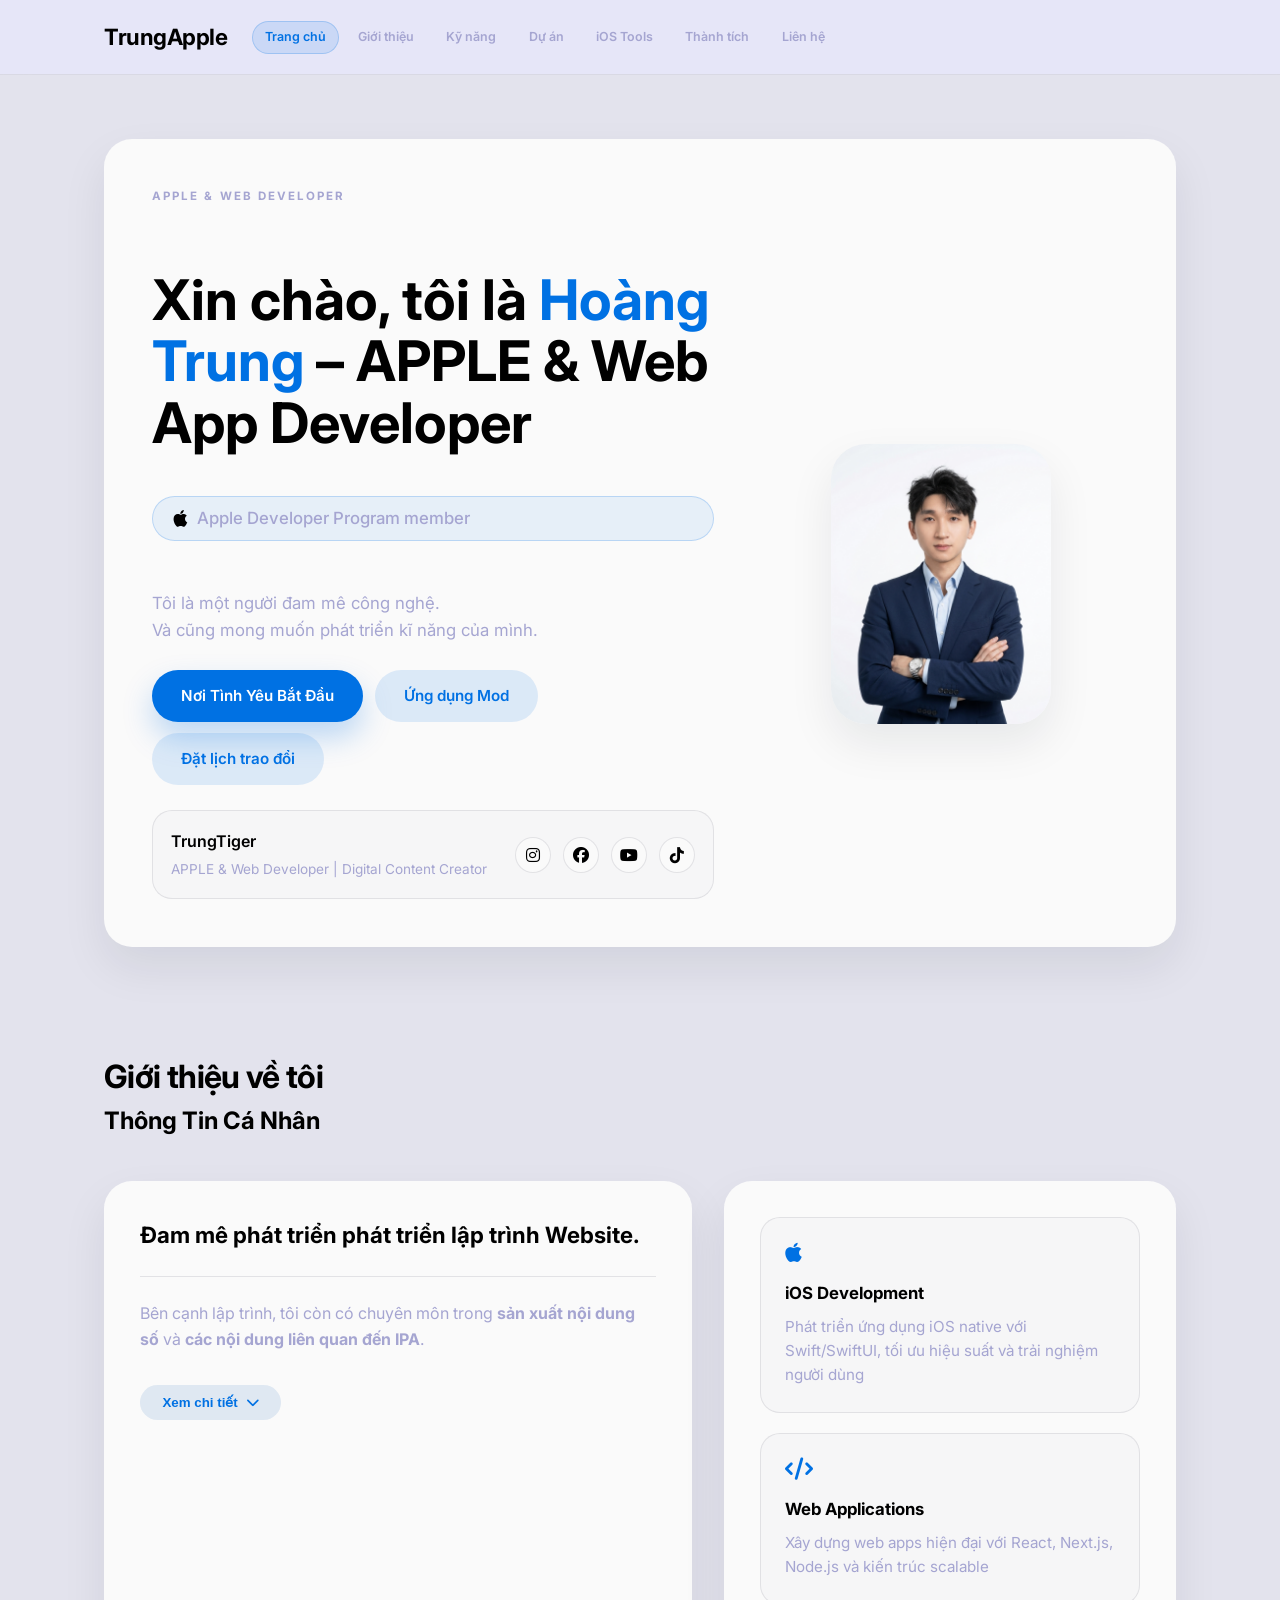
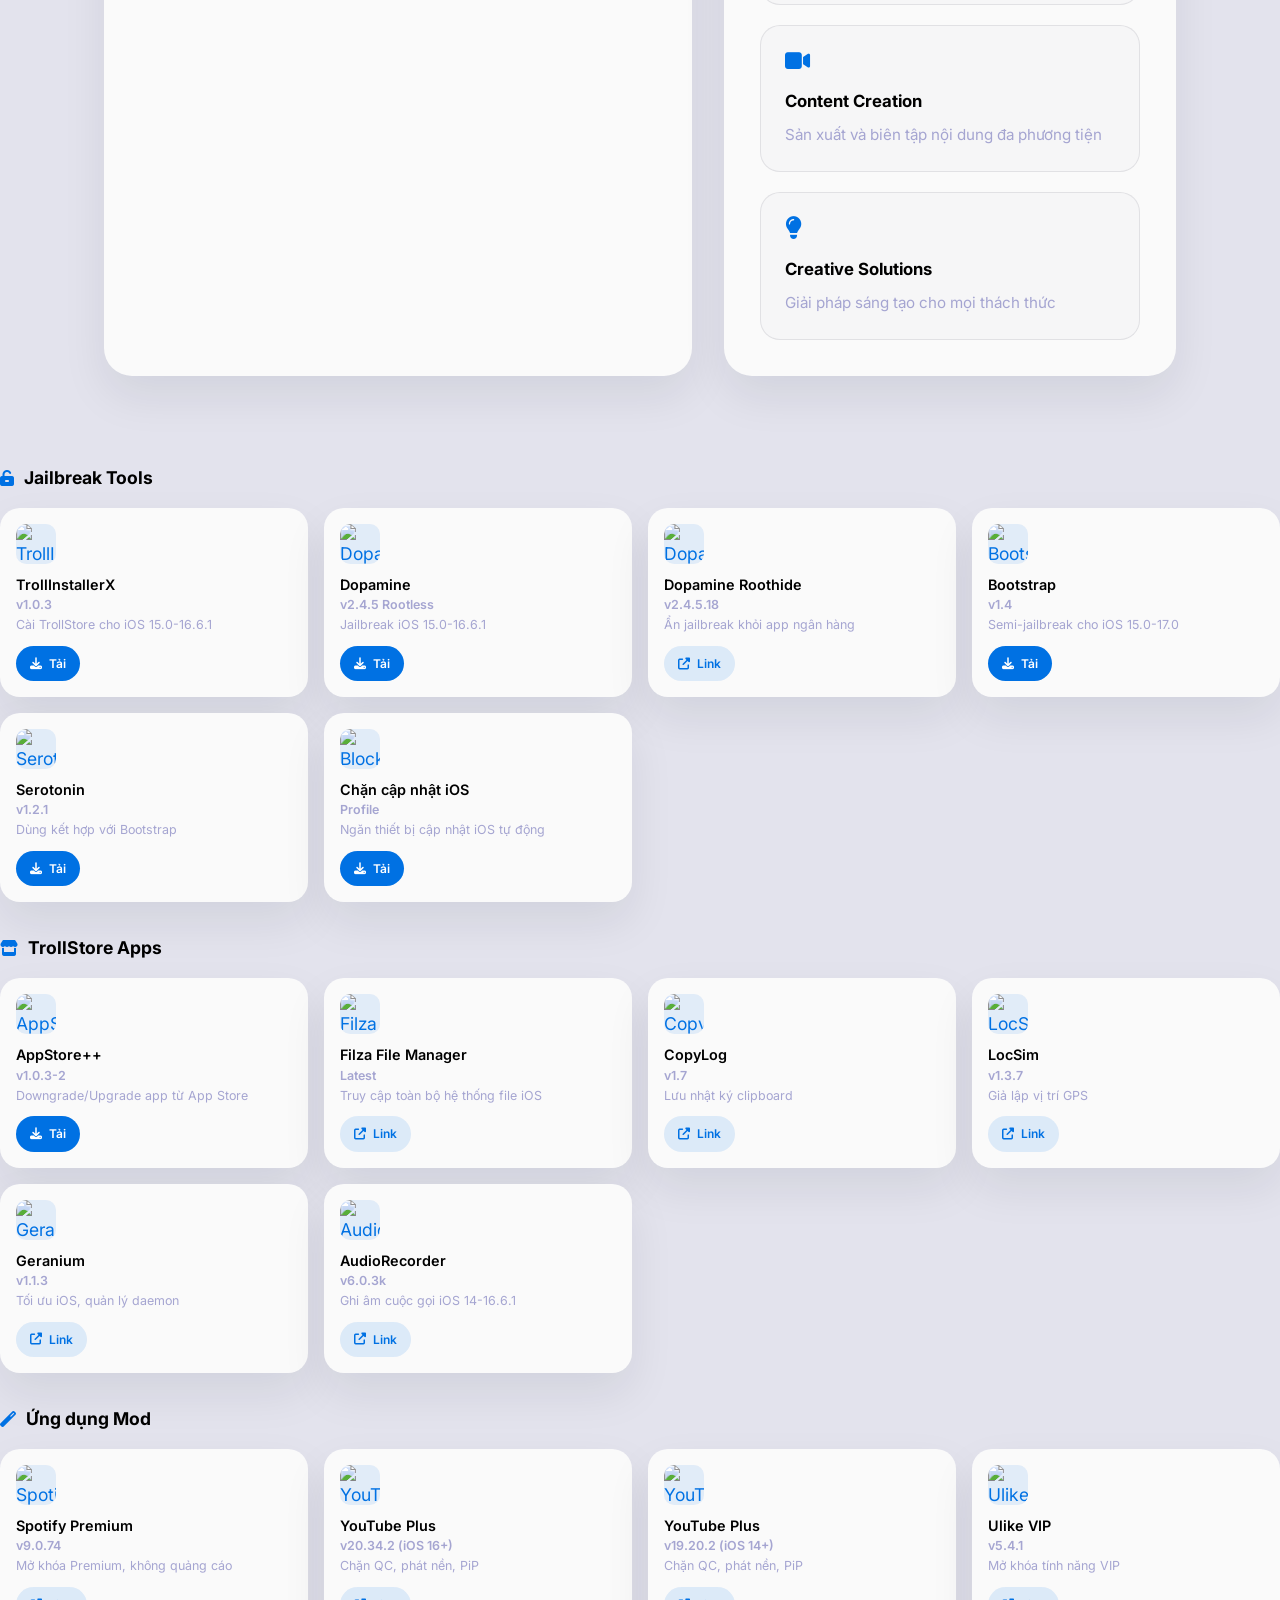
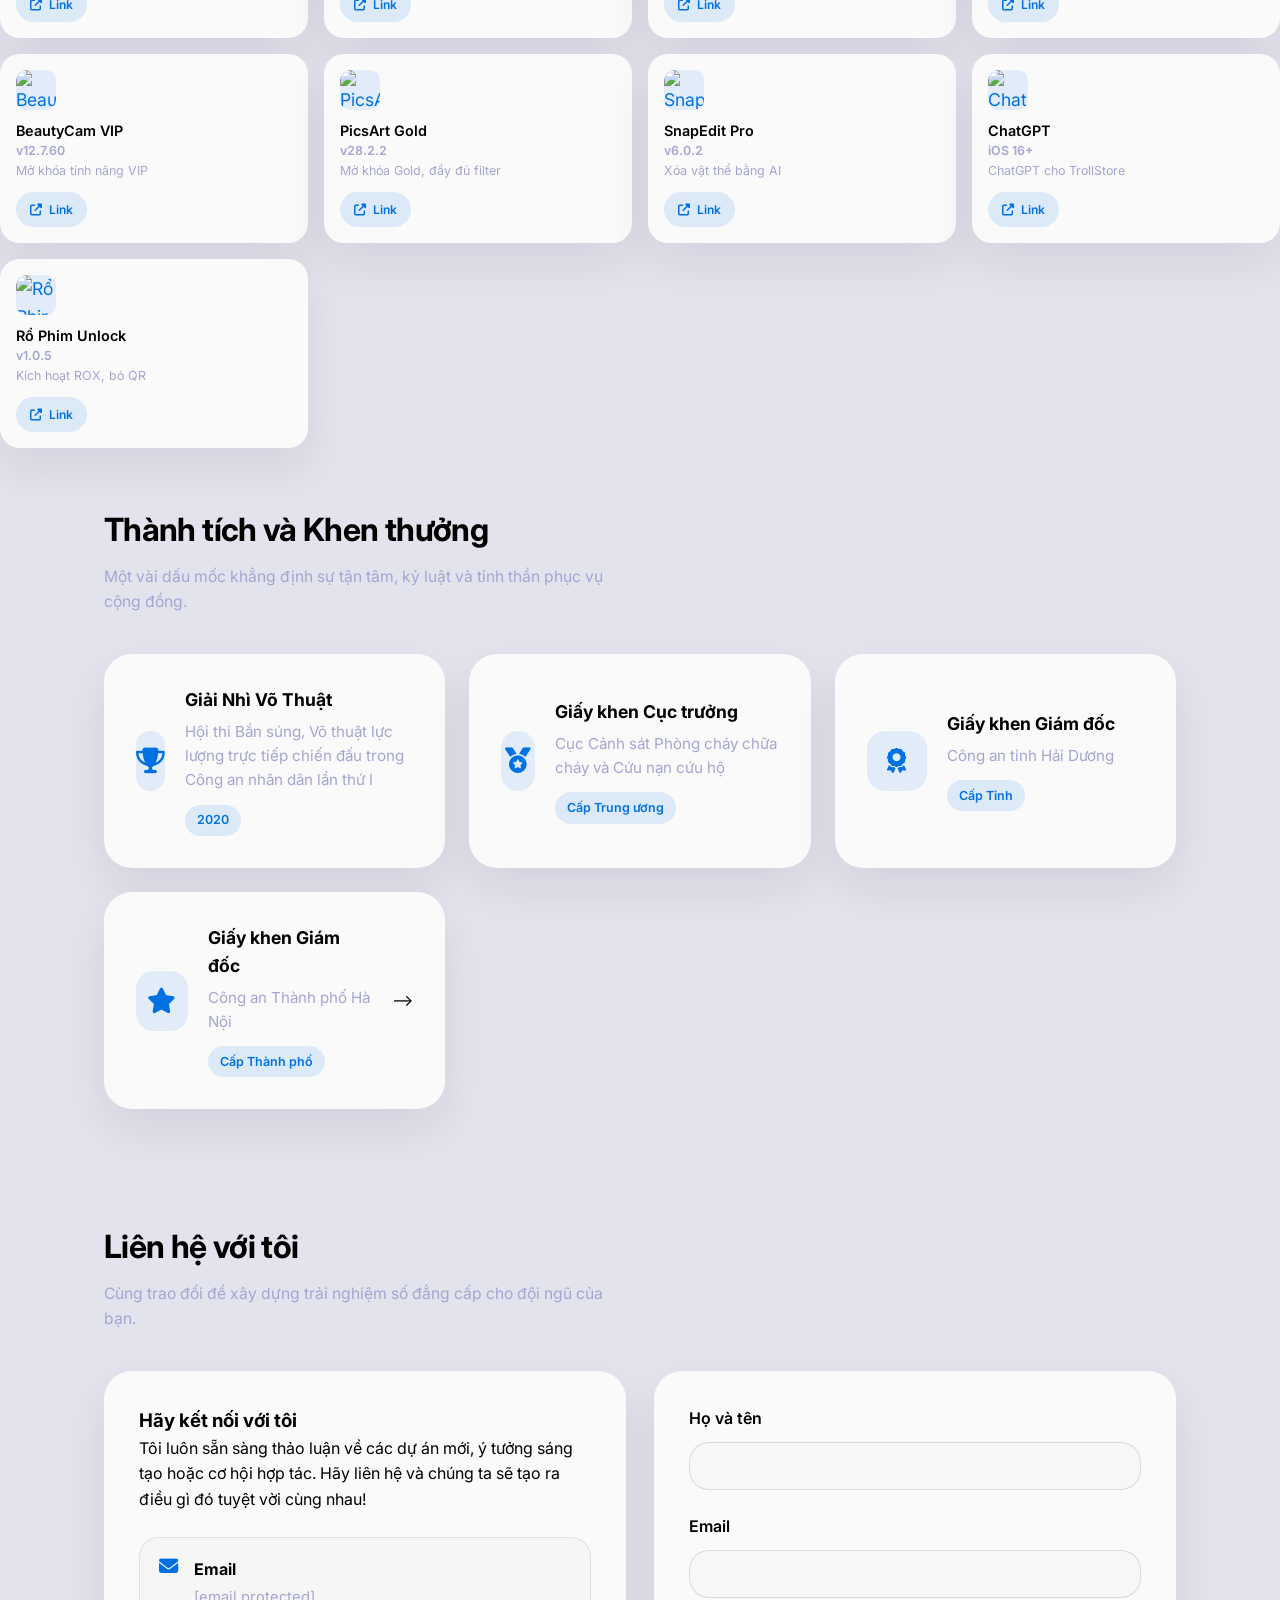
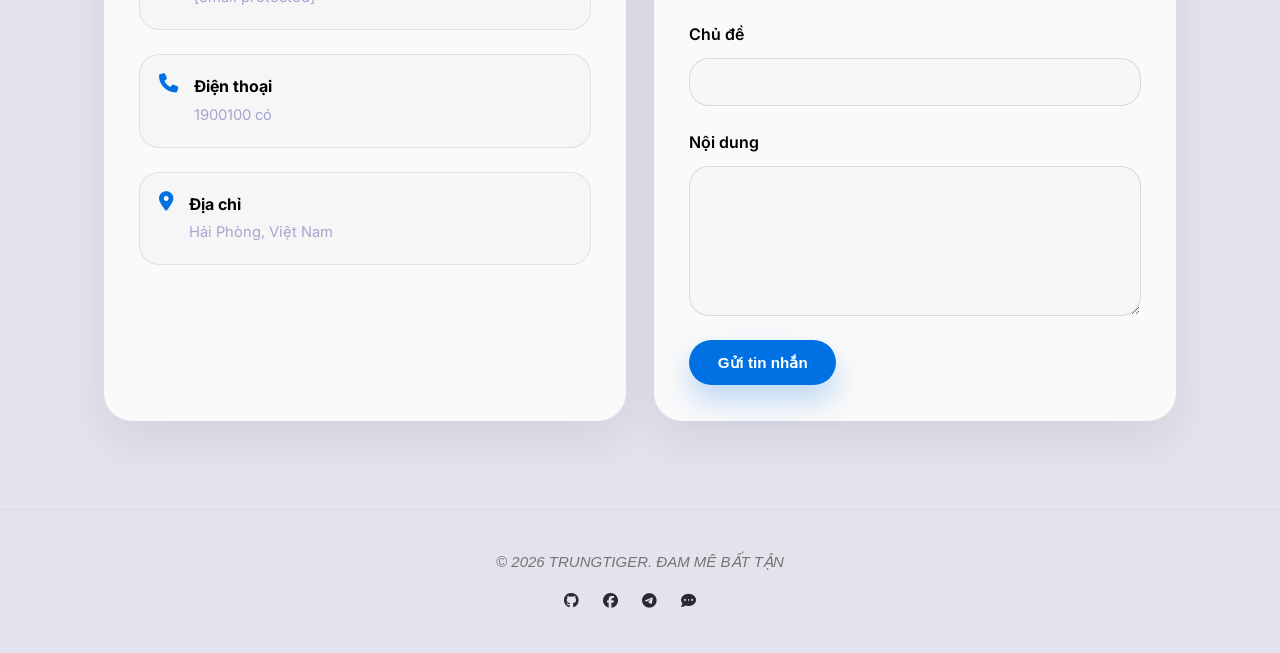
==== commit 1dd3e677: "Add files via upload" ====
--- a/index.html
+++ b/index.html
@@ -60,7 +60,7 @@
 <nav id="navbar" class="app-header">
     <div class="nav-container scroll-reveal">
         <div class="nav-top">
-            <div class="logo">TrungTiger</div>
+            <div class="logo">TrungApple</div>
             <ul class="platform-tabs">
                 <li><a href="#home" class="active">Trang chủ</a></li>
                 <li><a href="#about">Giới thiệu</a></li>
@@ -123,7 +123,7 @@
               triển kĩ năng của mình.
             </p>
             <div class="hero-buttons">
-              <a href="/TrinhlamOanh.html" class="btn btn-primary">Nơi Tình Yêu Bắt Đầu</a>
+              <a href="Có cái lồn" class="btn btn-primary">Nơi Tình Yêu Bắt Đầu</a>
               <a href="/ipa.html" class="btn btn-secondary">Ứng dụng Mod</a>
               <a href="#contact" class="btn btn-secondary">Đặt lịch trao đổi</a>
             </div>
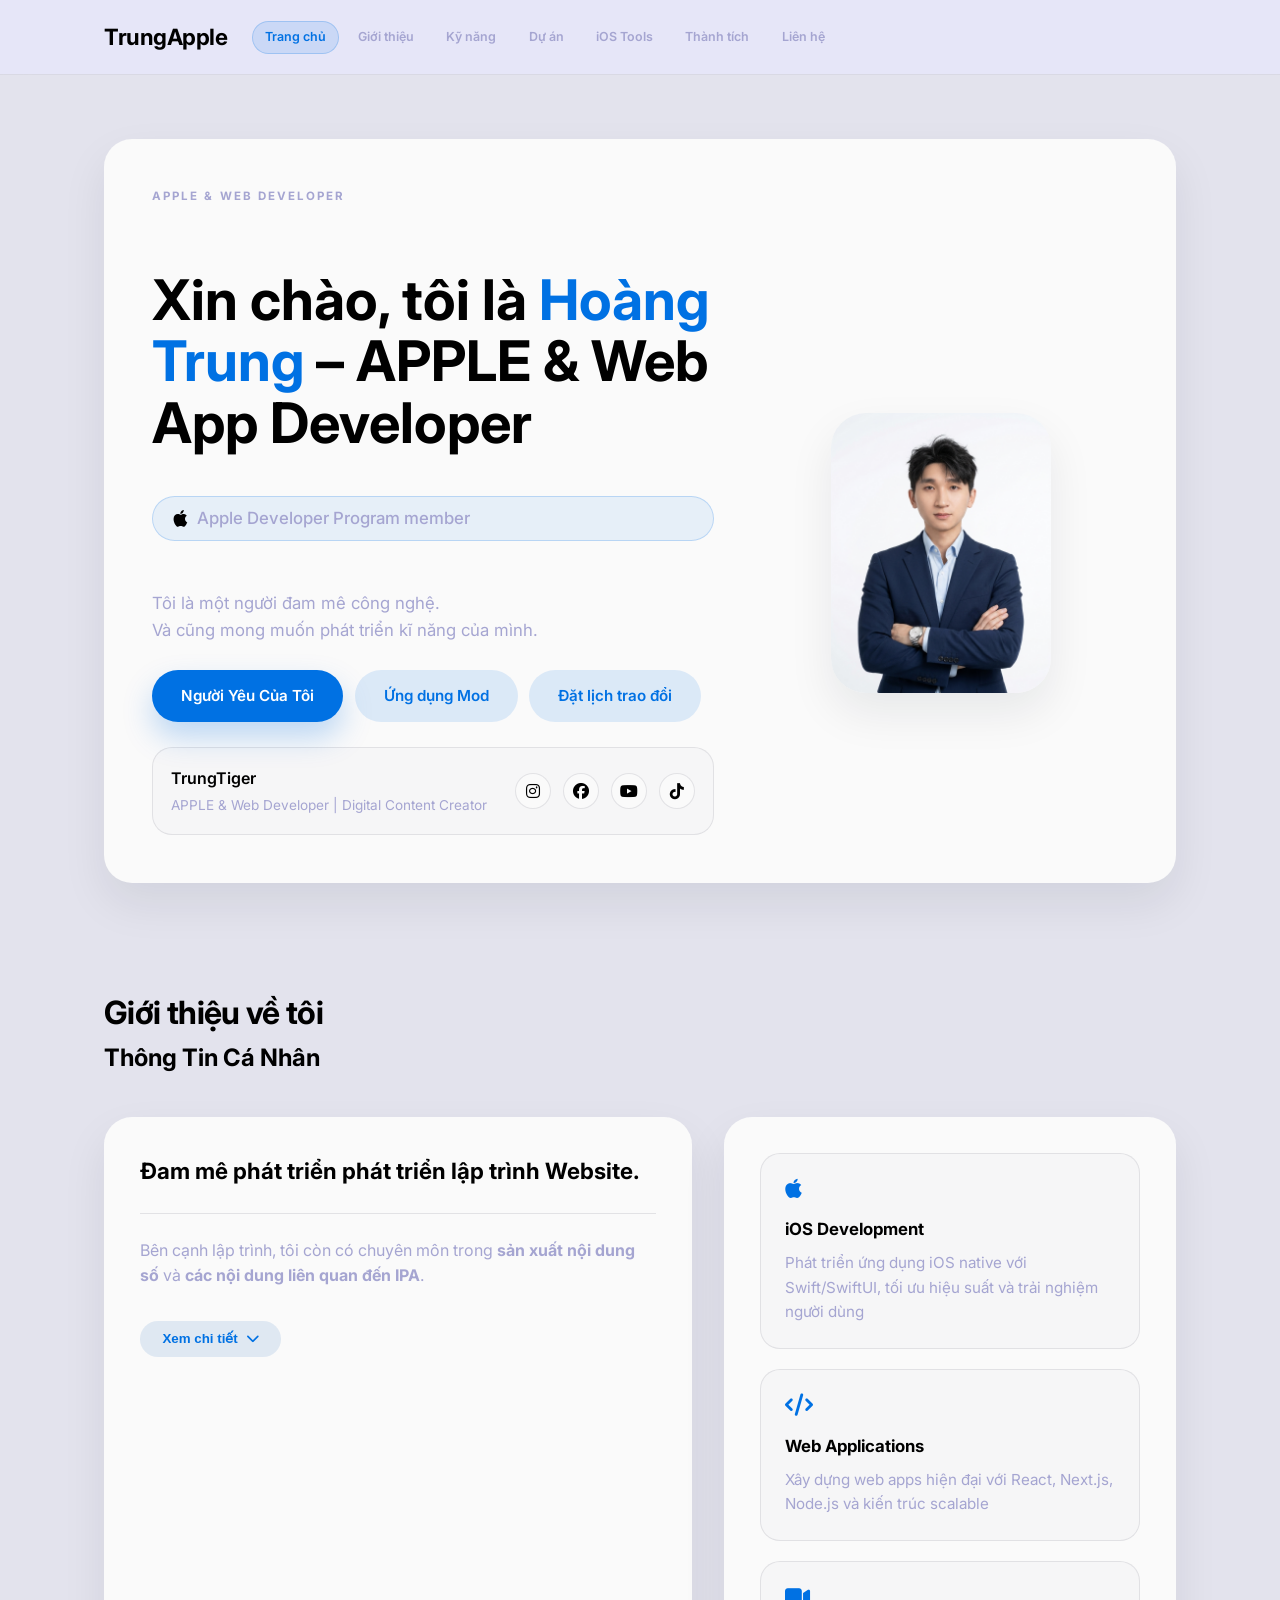
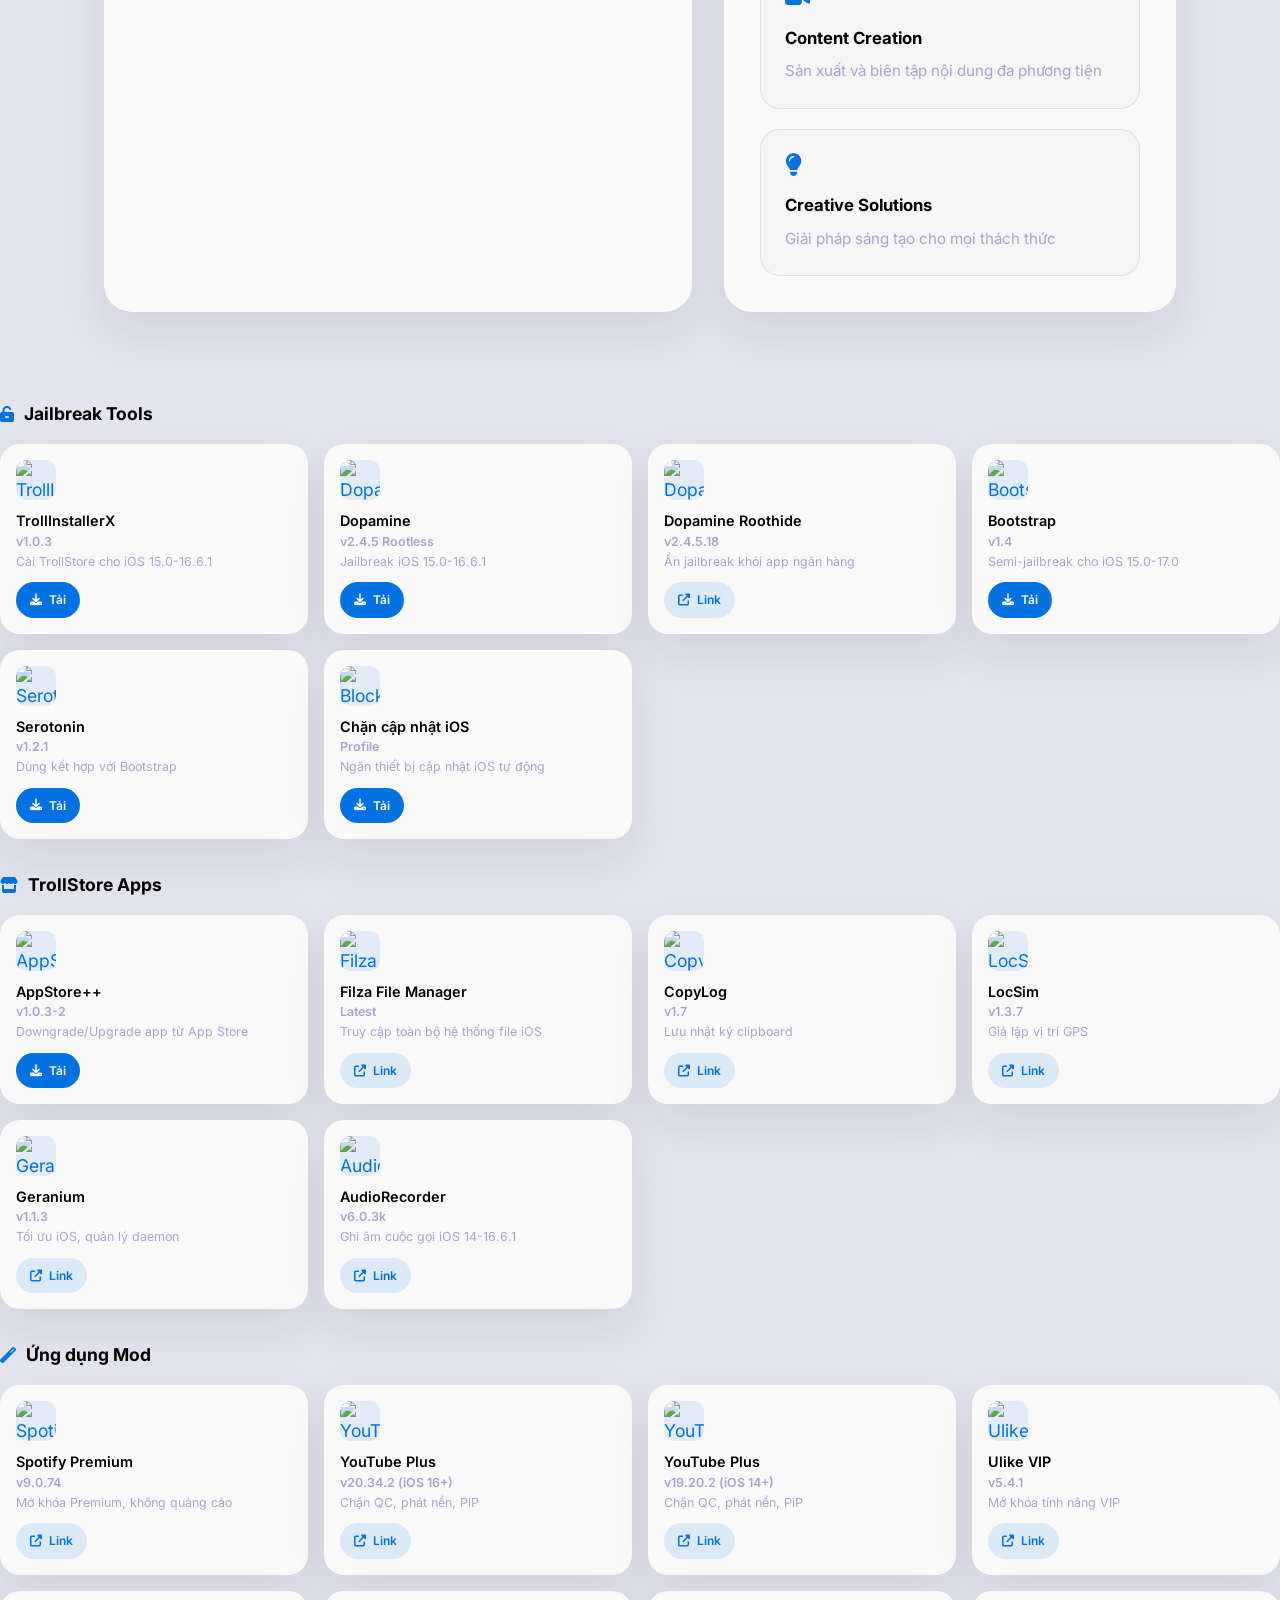
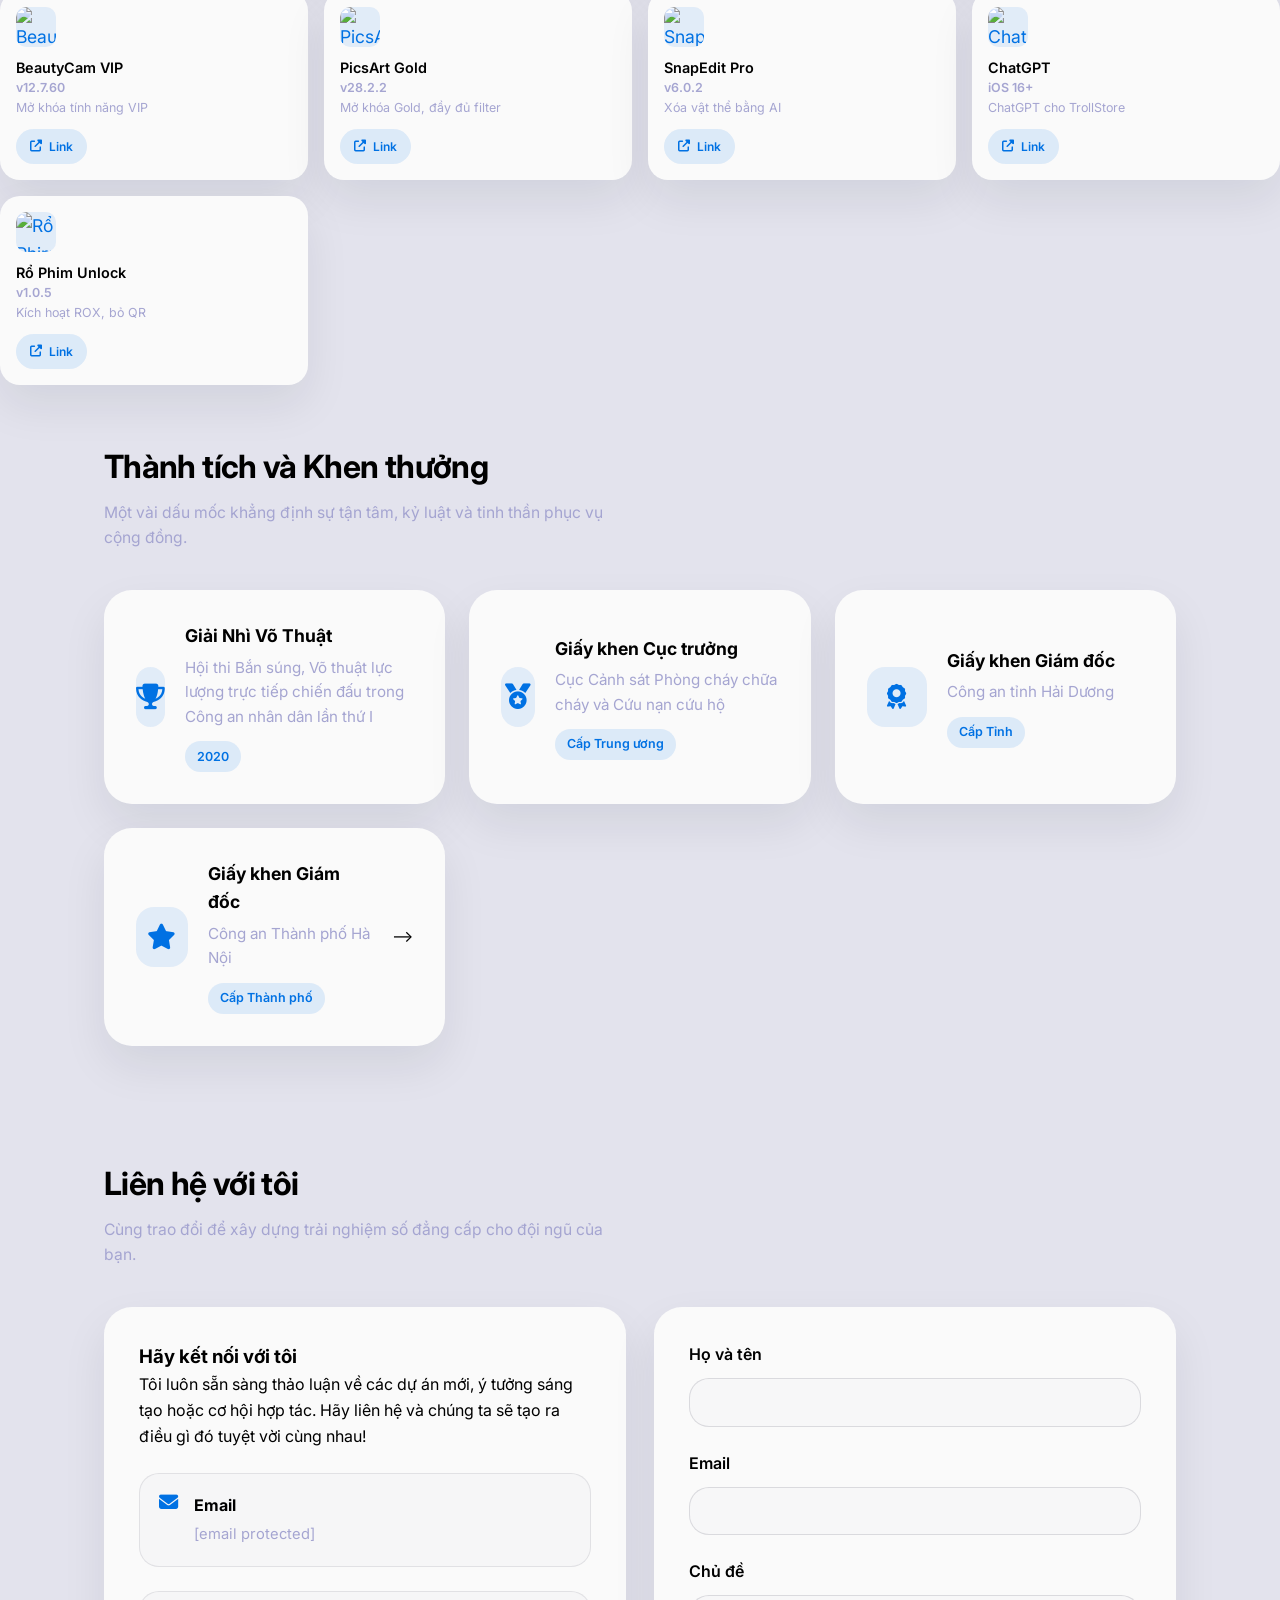
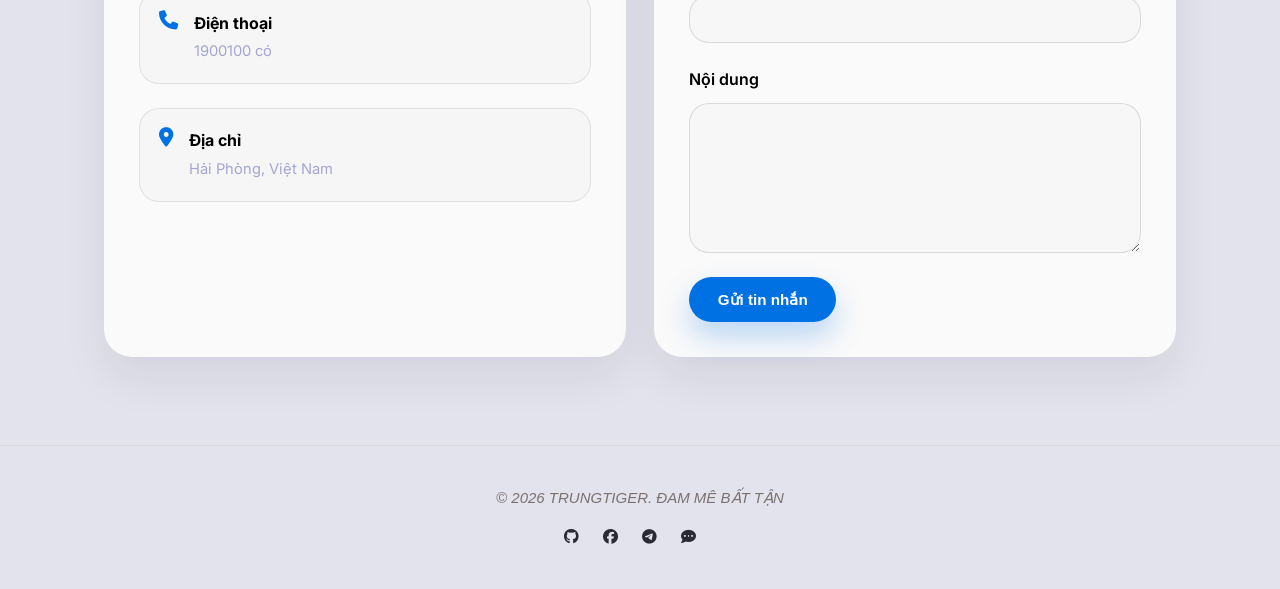
==== commit 2cfc2777: "Add files via upload" ====
--- a/index.html
+++ b/index.html
@@ -123,7 +123,7 @@
               triển kĩ năng của mình.
             </p>
             <div class="hero-buttons">
-              <a href="Có cái lồn" class="btn btn-primary">Nơi Tình Yêu Bắt Đầu</a>
+              <a href="https://thitluochp06-hub.github.io/DTTD1/" class="btn btn-primary">Người Yêu Của Tôi</a>
               <a href="/ipa.html" class="btn btn-secondary">Ứng dụng Mod</a>
               <a href="#contact" class="btn btn-secondary">Đặt lịch trao đổi</a>
             </div>
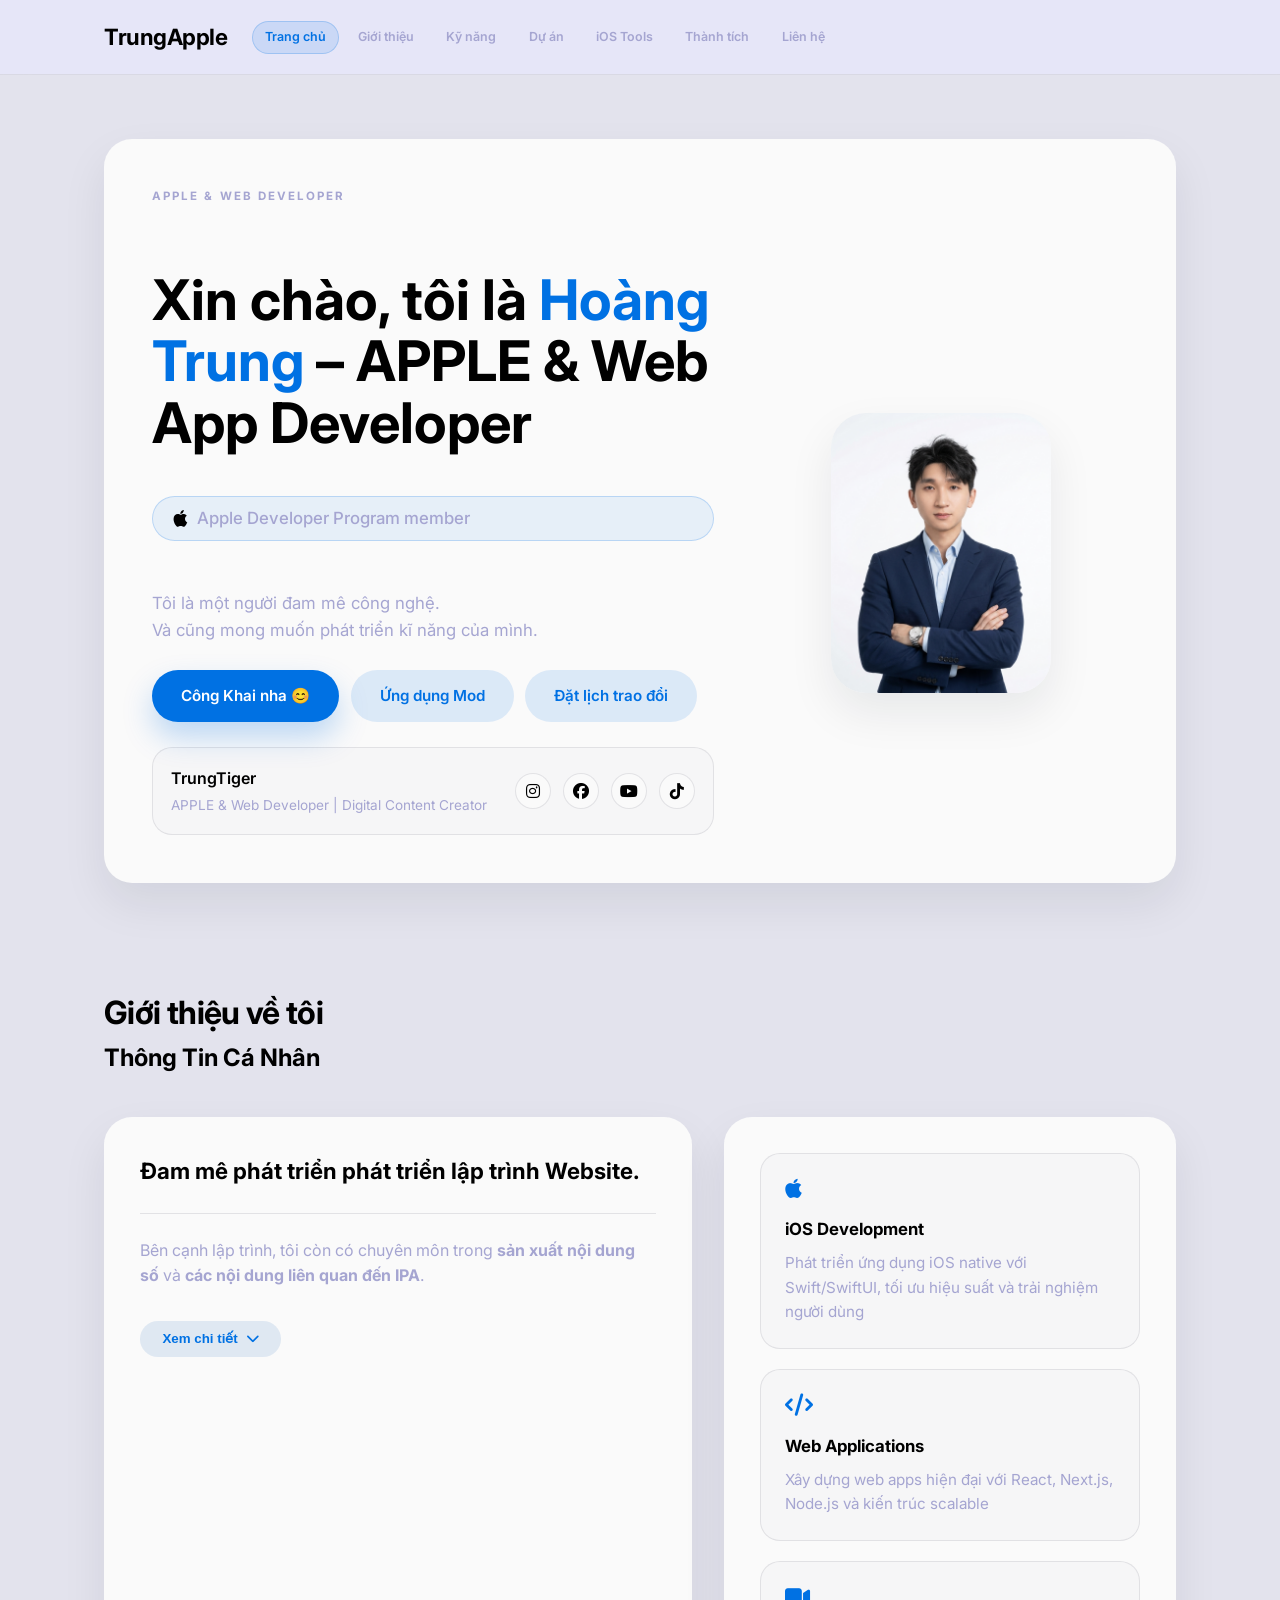
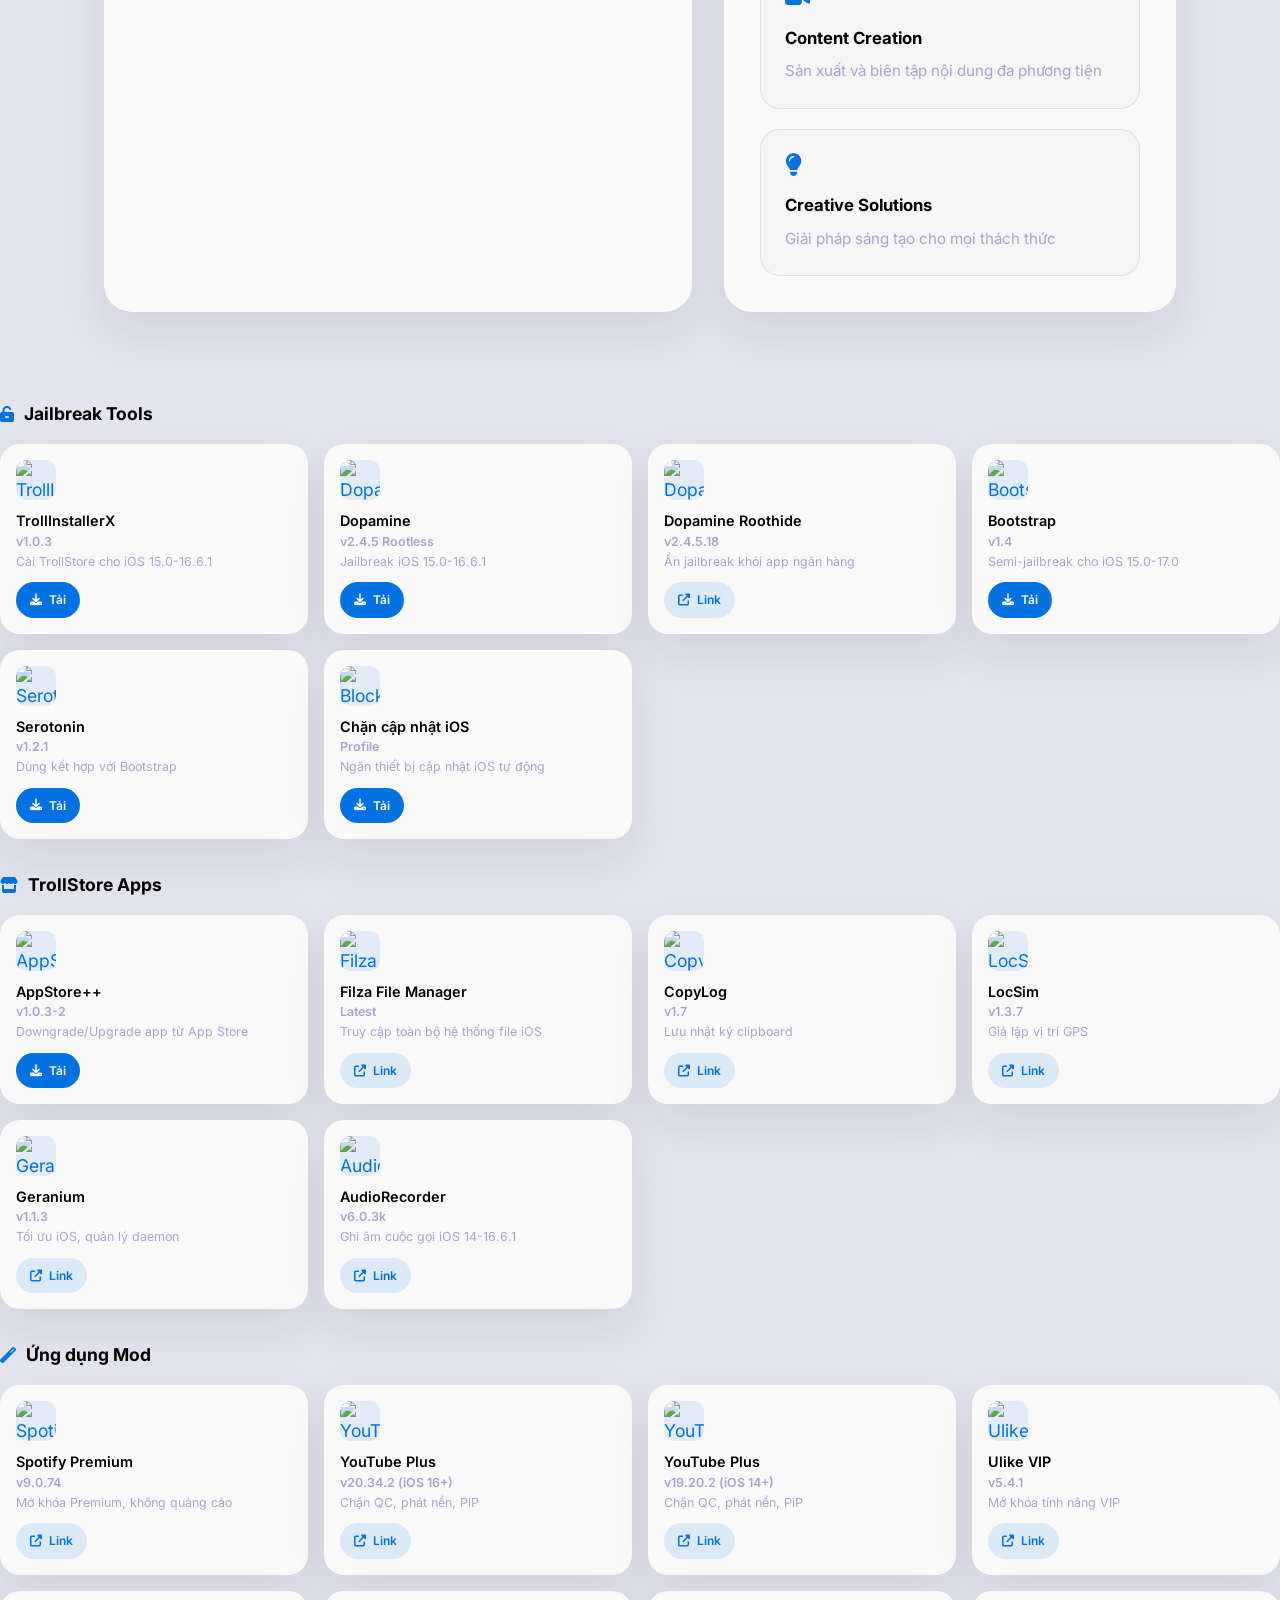
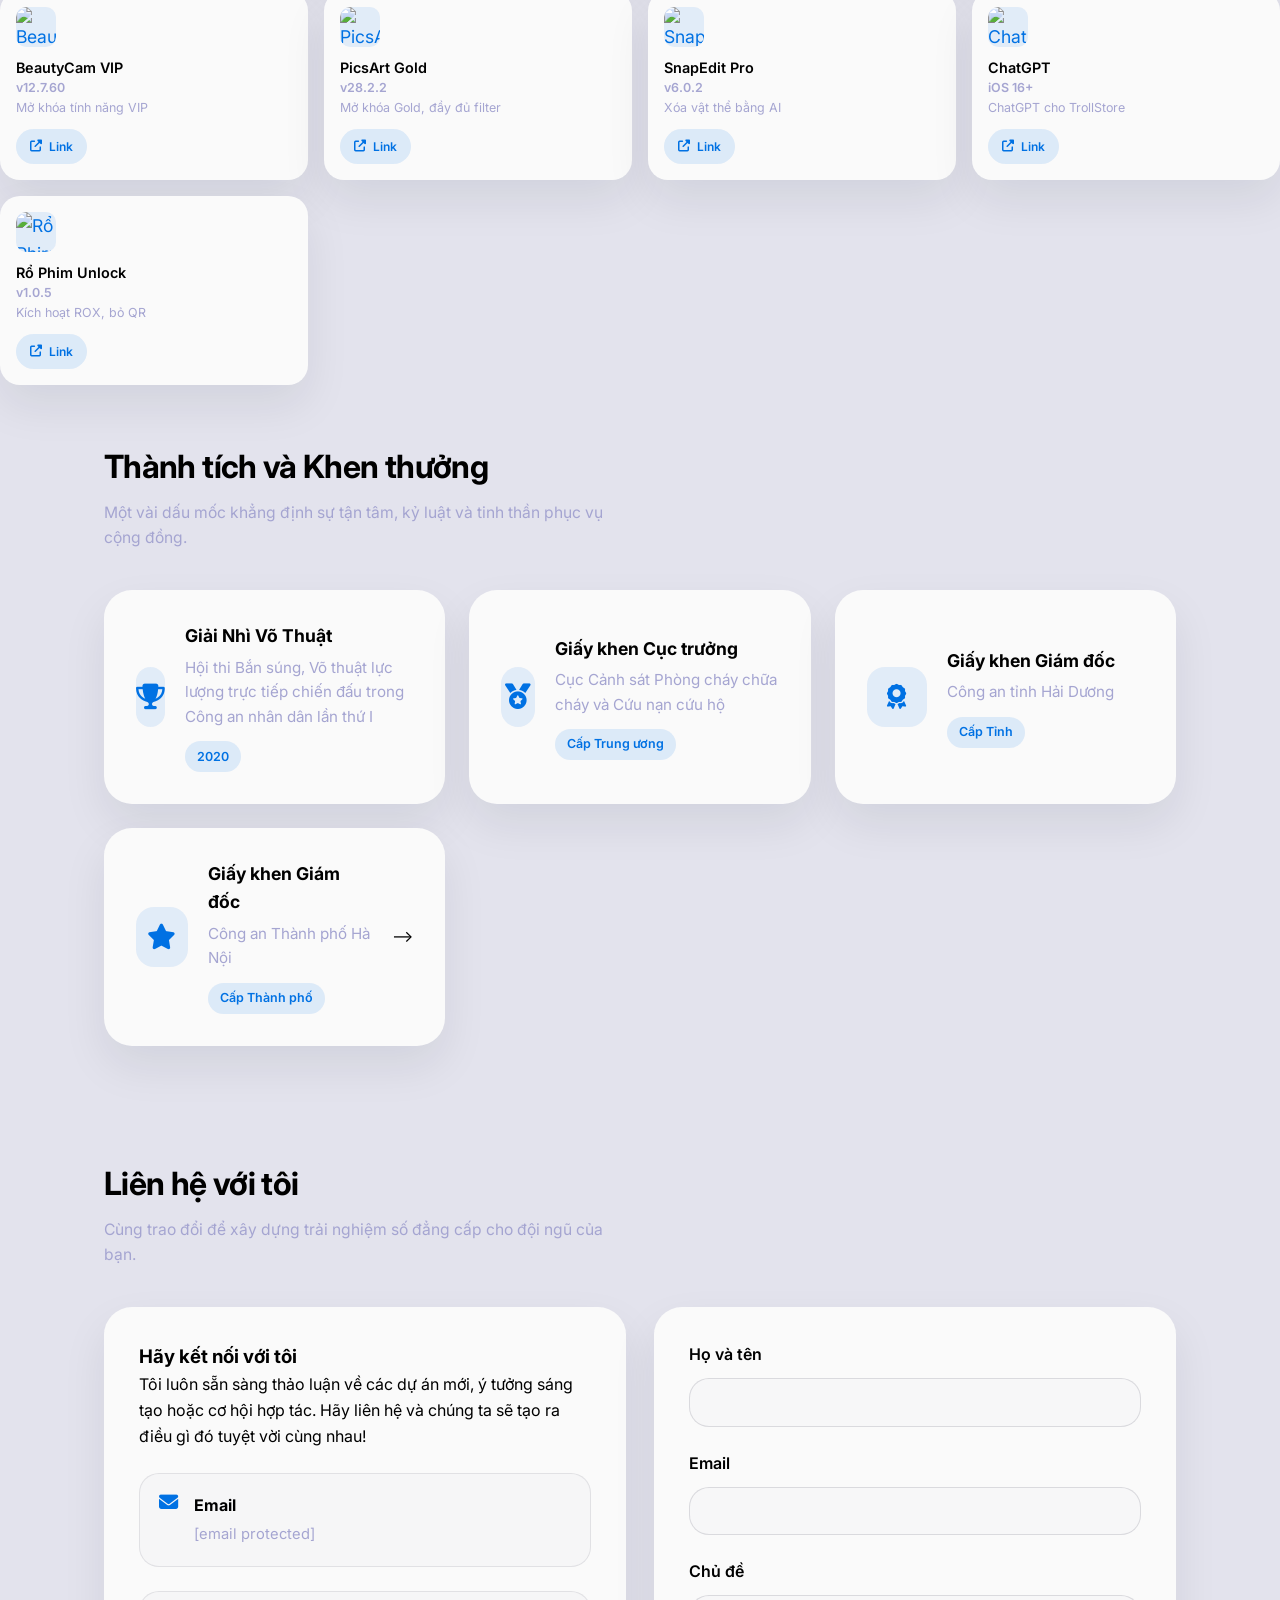
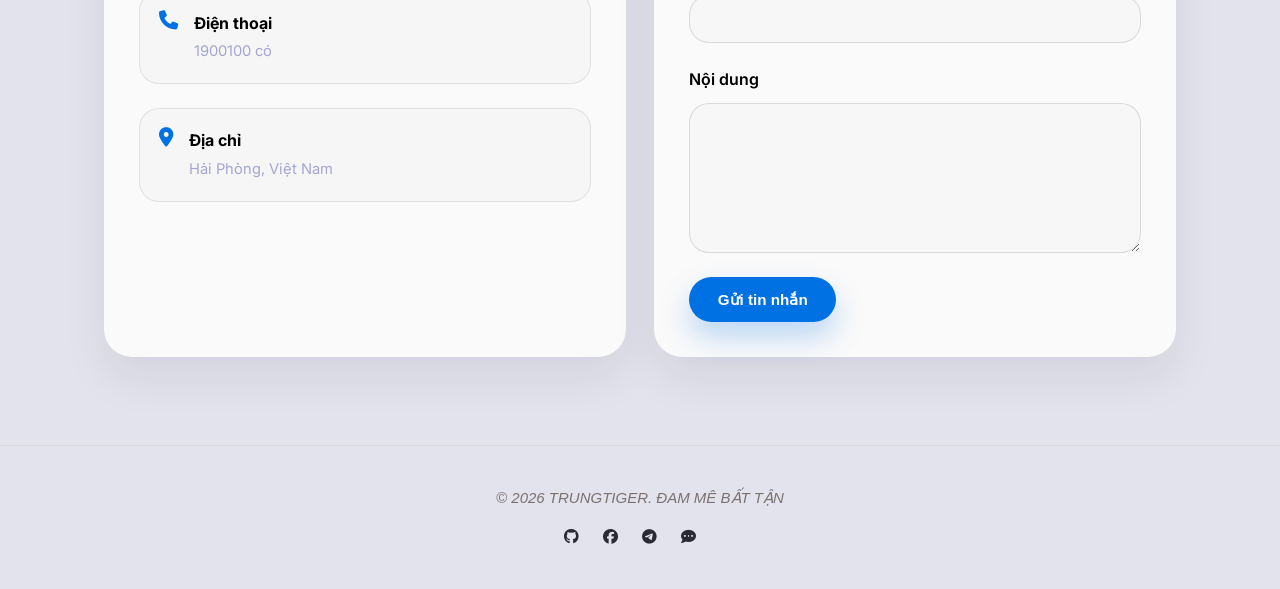
==== commit 7049219d: "Add files via upload" ====
--- a/index.html
+++ b/index.html
@@ -123,7 +123,7 @@
               triển kĩ năng của mình.
             </p>
             <div class="hero-buttons">
-              <a href="https://thitluochp06-hub.github.io/DTTD1/" class="btn btn-primary">Người Yêu Của Tôi</a>
+              <a href="https://thitluochp06-hub.github.io/DTTD1/" class="btn btn-primary">Công Khai nha 😊</a>
               <a href="/ipa.html" class="btn btn-secondary">Ứng dụng Mod</a>
               <a href="#contact" class="btn btn-secondary">Đặt lịch trao đổi</a>
             </div>
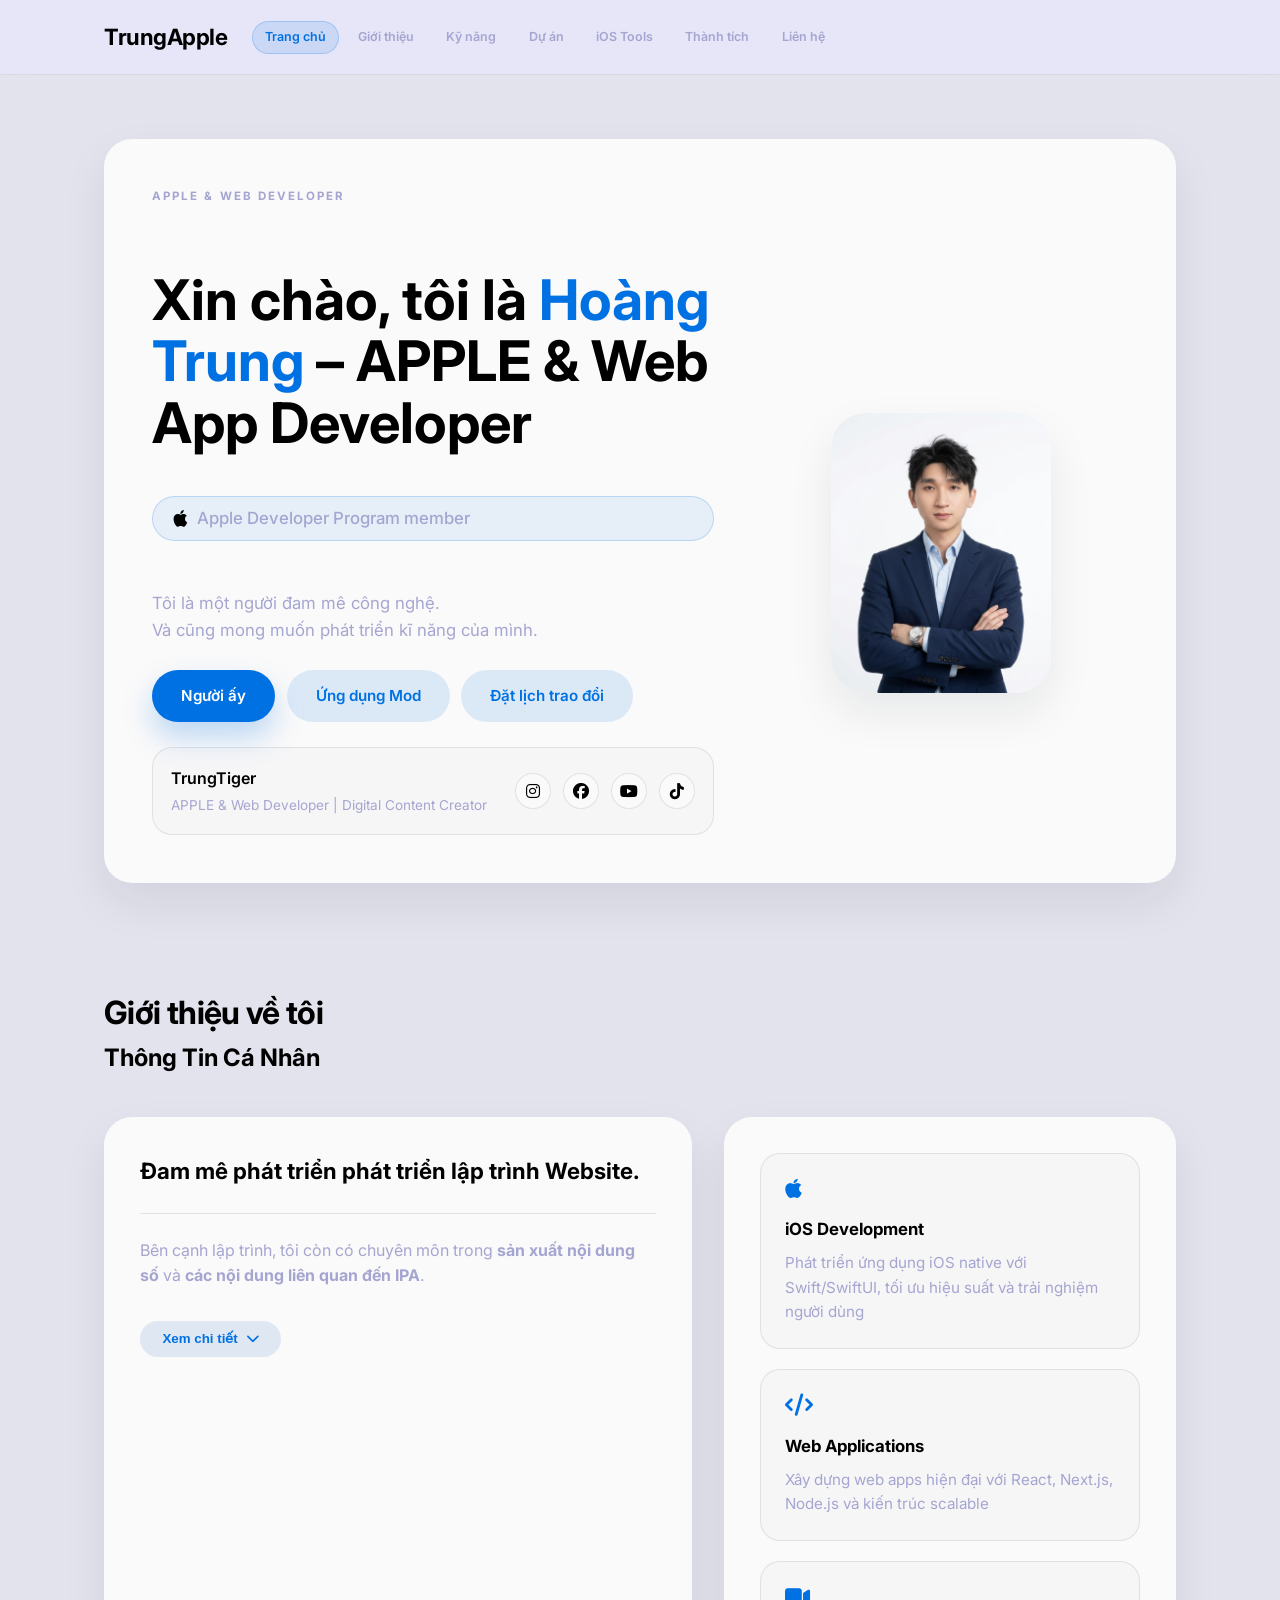
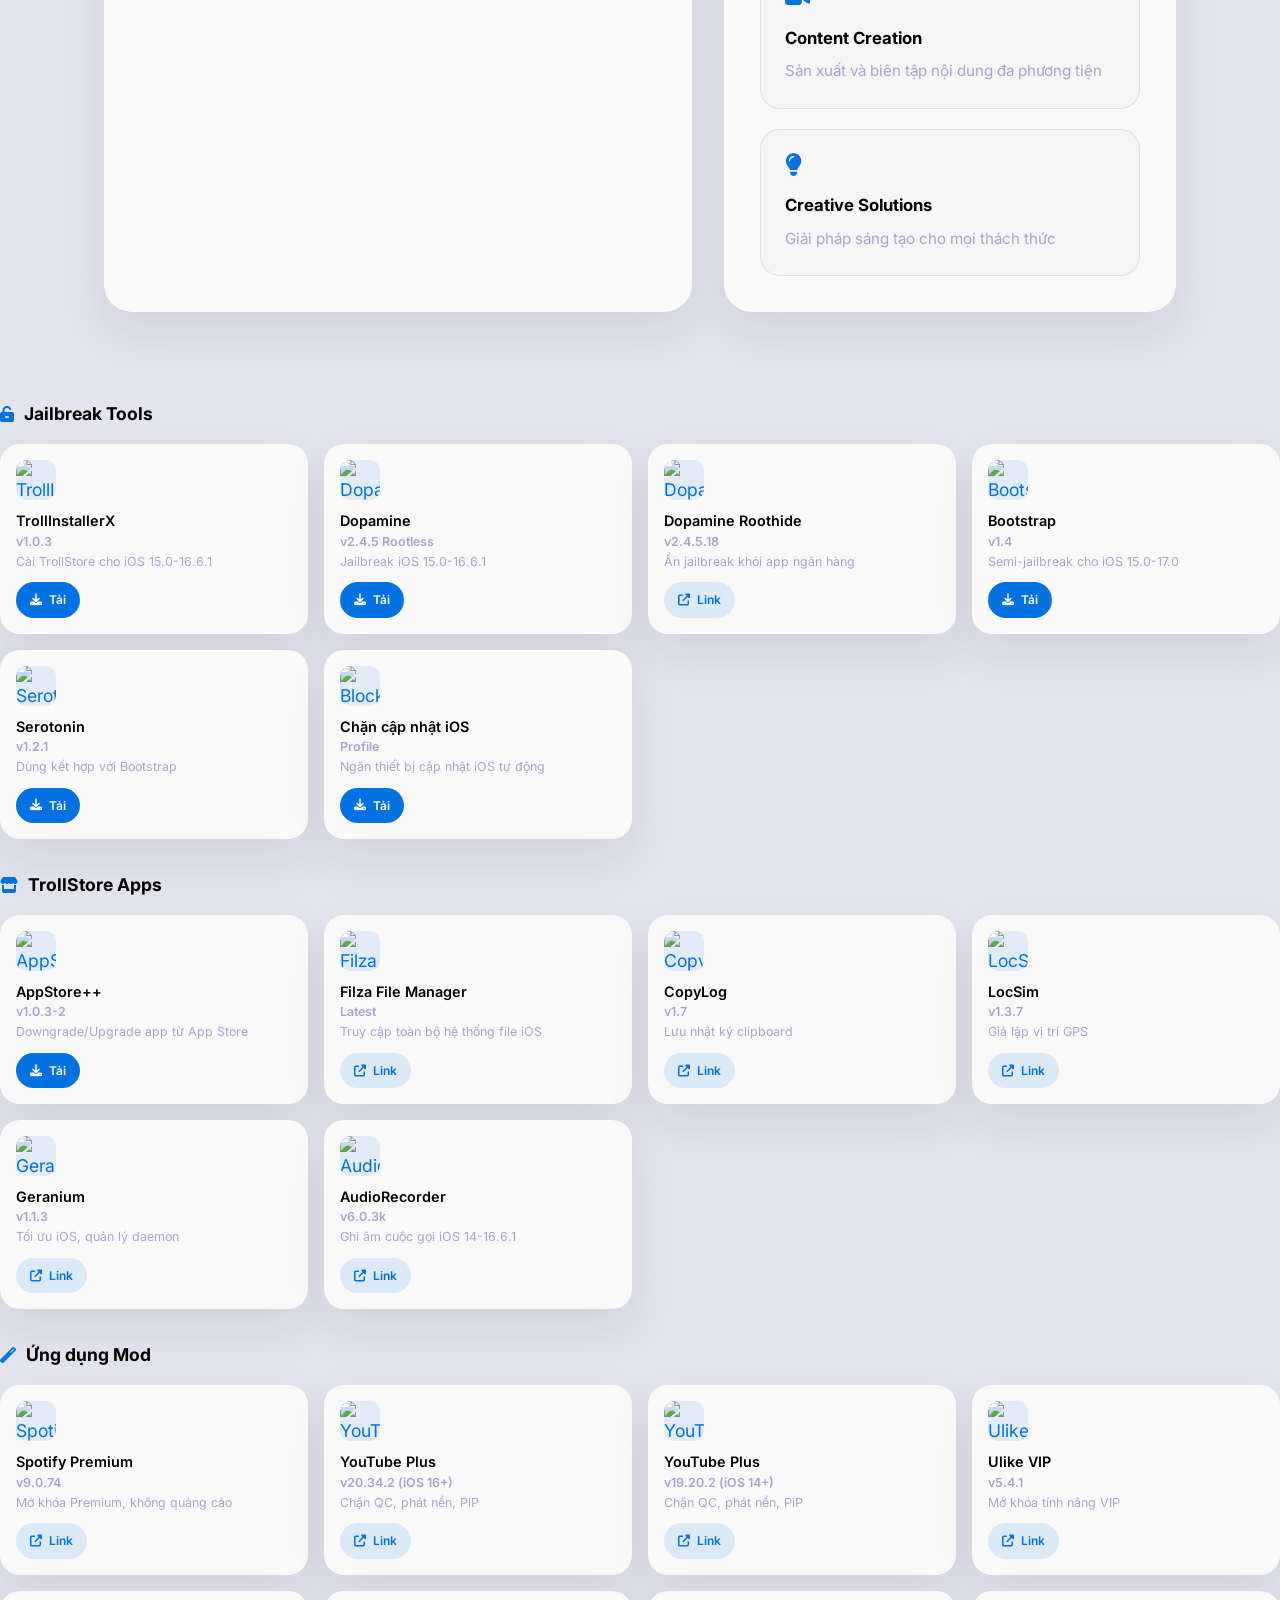
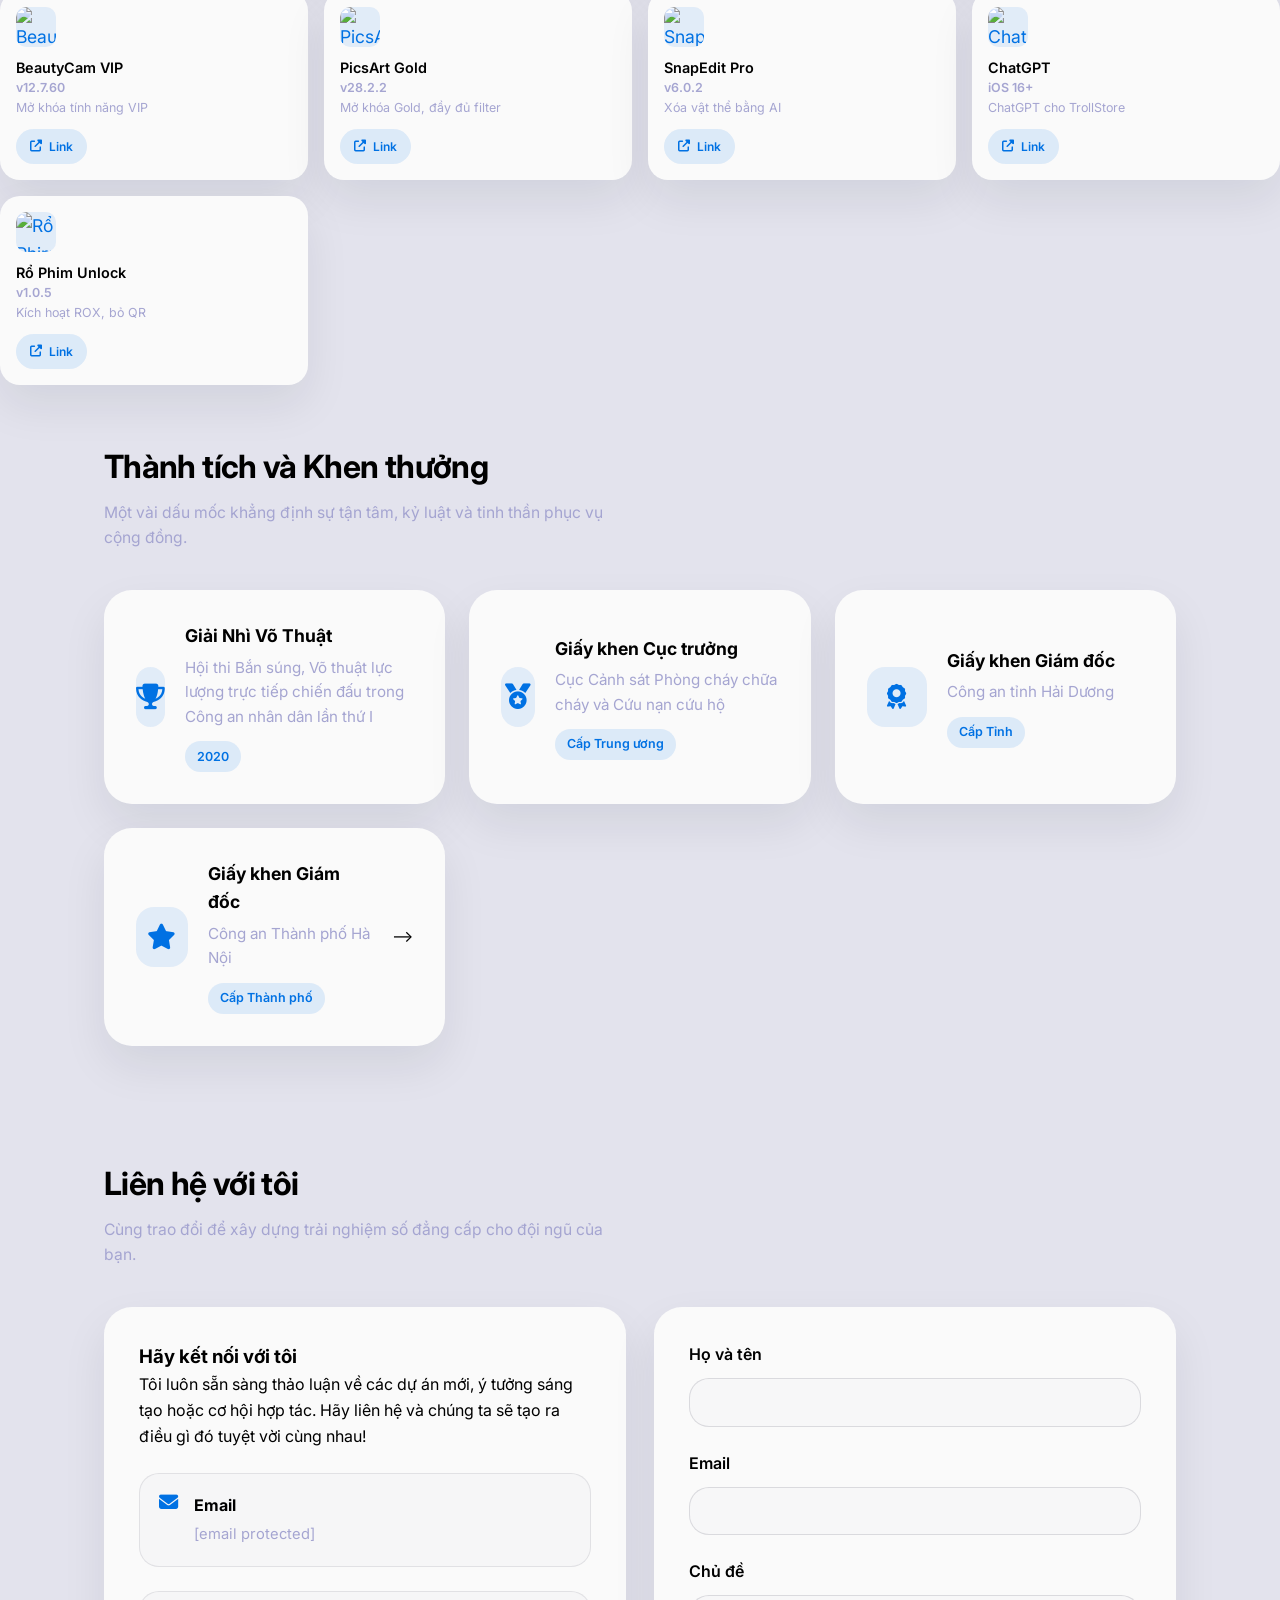
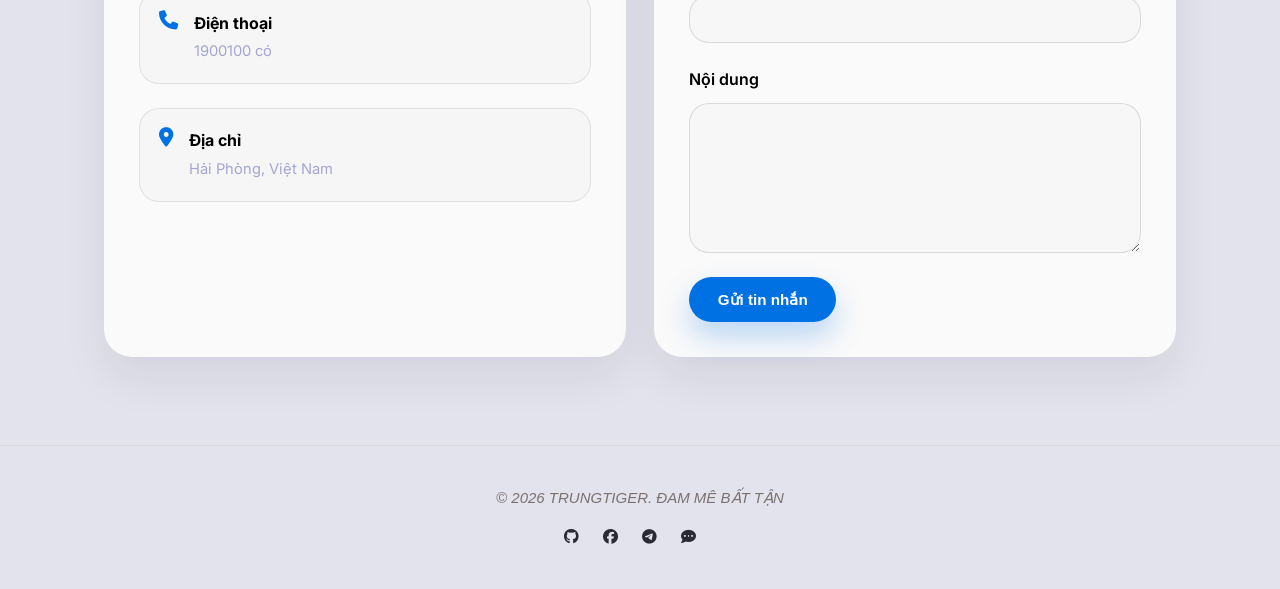
==== commit db3886ac: "Add files via upload" ====
--- a/index.html
+++ b/index.html
@@ -123,7 +123,7 @@
               triển kĩ năng của mình.
             </p>
             <div class="hero-buttons">
-              <a href="https://thitluochp06-hub.github.io/DTTD1/" class="btn btn-primary">Công Khai nha 😊</a>
+              <a href="https://thitluochp06-hub.github.io/DTTD1/" class="btn btn-primary">Người ấy</a>
               <a href="/ipa.html" class="btn btn-secondary">Ứng dụng Mod</a>
               <a href="#contact" class="btn btn-secondary">Đặt lịch trao đổi</a>
             </div>
